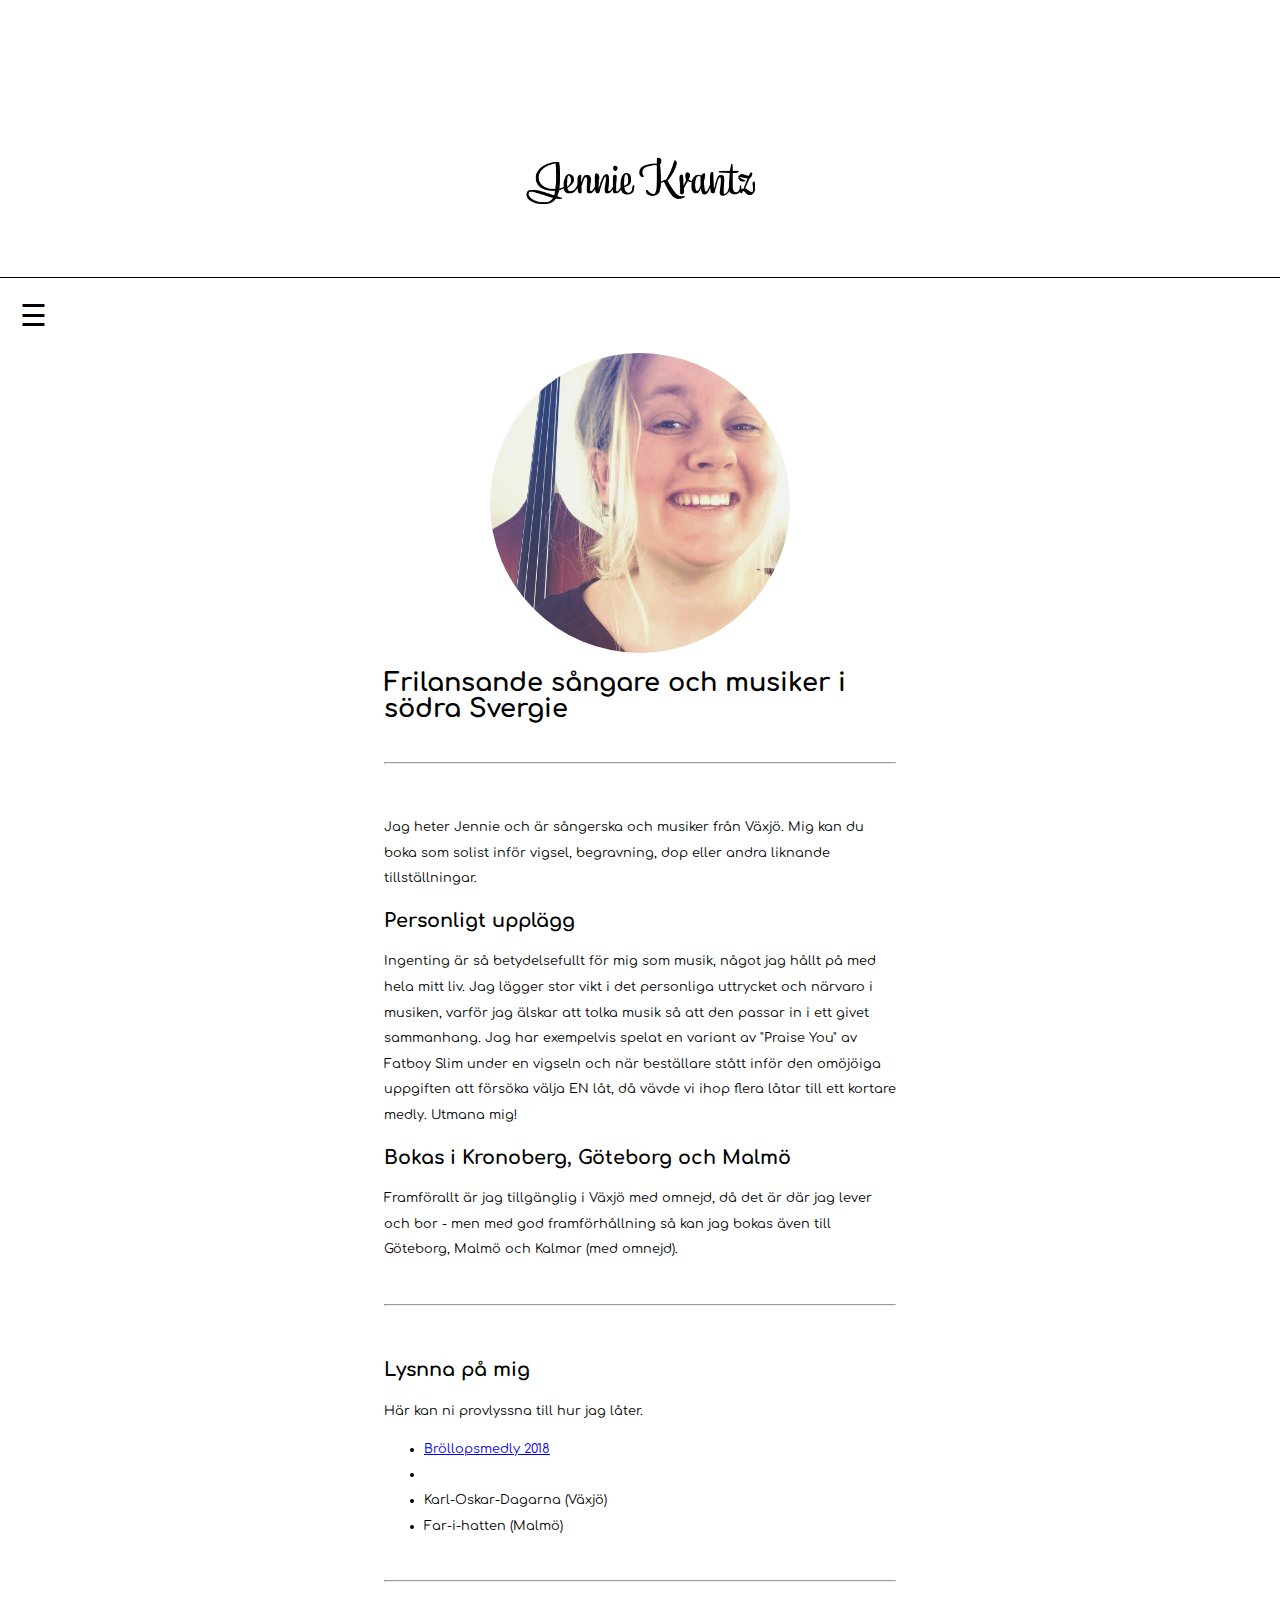
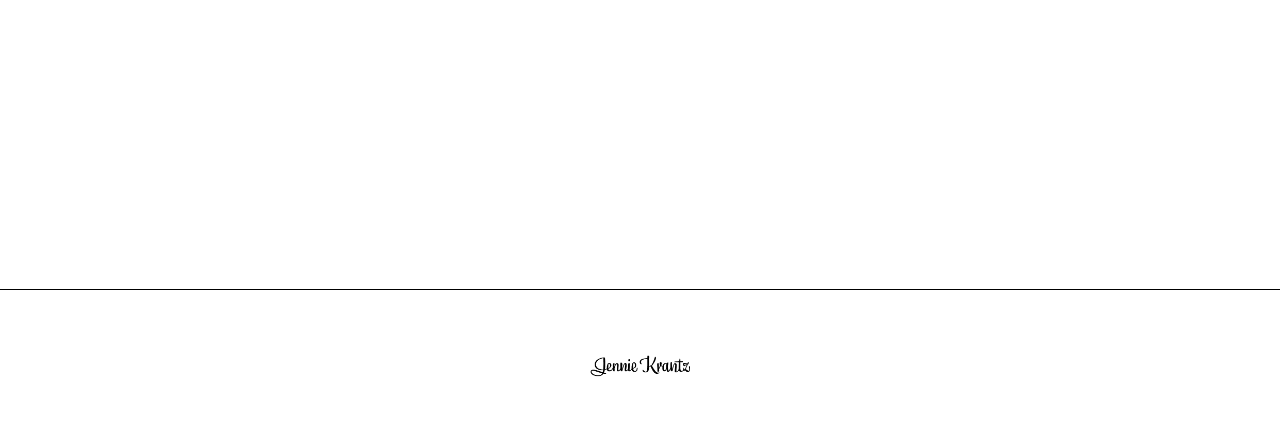
==== index.html @ e4c8dcf4 "hej" ====
<!DOCTYPE html>
<html>

<head>
<meta charset="UTF-8">
<meta name="viewport" content="width=device-width, initial-scale=1">
<link rel="stylesheet" href="style.css">
<link rel="icon" type="image/x-icon" href="/img/1x/SVG/logga.svg">
<link rel="stylesheet" href="https://use.typekit.net/lre8son.css">
<script type="text/javascript" src="script.js"></script>
</head>

<body>

<header id="index"> 

    <img src="/img/logga_1-8.png" width="300px" alt="">
          
</header>
    
    
<nav>
    

    <div id="myNav" class="overlay">

        <a href="javascript:void(0)" class="closebtn" onclick="closeNav()">&times;</a>

        <div class="overlay-content">
            <a href="kontakt.html">Kontakt</a>
            <a href="musik.html">Musik</a>
        </div>
        
        
    </div>
    
    <span style="font-size:30px;cursor:pointer" onclick="openNav()"> &#9776;</span>
    <div>
     <a href="/index.html"><img src="/img/loggavit.png" alt="" width="100px" class="centerImg"></a> 
    </div>
    <div>
      <a href="/boka.html"><img src="/img/1x/SVG/SVG/kontakt.svg" alt="" width="30px" class="centerImg"></a> 
    </div>
    
</nav>

<main>

</main>

<section id="omoss">

    <img src="/img/jennie1(1).jpg" width="300px"alt="" id="imgIndex">

    <div class="wrapper">
            <h1>Frilansande sångare och musiker i södra Svergie</h1>
        <hr>
            <p>Jag heter Jennie och är sångerska och musiker från Växjö. Mig kan du boka som solist inför vigsel, begravning, dop eller andra liknande tillställningar. </p>
            
            <h2>Personligt upplägg</h2>
            <p>Ingenting är så betydelsefullt för mig som musik, något jag hållt på med hela mitt liv. Jag lägger stor vikt i det personliga uttrycket och närvaro i musiken, varför jag älskar att tolka musik så att den passar in i ett givet sammanhang. Jag har exempelvis spelat en variant av "Praise You" av Fatboy Slim under en vigseln och när beställare stått inför den omöjöiga uppgiften att försöka välja EN låt, då vävde vi ihop flera låtar till ett kortare medly. Utmana mig! </p> 

            <h2>Bokas i Kronoberg, Göteborg och Malmö</h2>
            <p>Framförallt är jag tillgänglig i Växjö med omnejd, då det är där jag lever och bor - men med god framförhållning så kan jag bokas även till Göteborg, Malmö och Kalmar (med omnejd).</p>
        <hr>    
        <h2>Lysnna på mig </h2>
        <p>Här kan ni provlyssna till hur jag låter. </p>

        <ul>
            <li><a href="https://www.youtube.com/watch?v=9Ml8vkrBgeM">Bröllopsmedly 2018</a></li>
            <li><a href=""></a></li>
            <li>Karl-Oskar-Dagarna (Växjö)</li>
            <li>Far-i-hatten (Malmö) </li>
        </ul>   
        <hr>
    </div>
</section>


<footer>
    <a href="index.html"><img src="/img/logga_1-8.png" width="100px" class="footer" alt=""></a>
</footer>
     
</body>
</html>
---- style.css ----
@import url('https://fonts.googleapis.com/css2?family=Caveat:wght@700&family=Comfortaa:wght@300&family=Indie+Flower&display=swap');

html, body{
    gap: 0px;
    margin: 0;
    padding: 0;
}

body {
    background-color: #ffffff;
    color: #000000;
    display: grid;
    
    font-family: 'Comfortaa', cursive;

    animation: fadeInAnimation ease 3s;
    animation-iteration-count: 1;
    animation-fill-mode: forwards;

    grid-template-rows: auto;
    grid-template-columns: auto;
    grid-template-areas:
    "header"
    "nav"
    "main"
    ;
  }


  @keyframes fadeInAnimation {
    0% {
        opacity: 0;
    }
    100% {
        opacity: 1;
    }
}



.center {
    text-align: center;
}

header#index {
    margin: 5%;
}

header#schema {
  height: 90vh;
  background-image: url(/img/1x/SVG/SVG/headerigen.png);
  background-size: contain;
  background-repeat: no-repeat;
  background-position: center;
}

header img {
    margin-top: 10vh;
    display: block;
    width: 20%;
    margin-left: auto;
    margin-right: auto;
}



  /* ----------- OVERLAY NAV ------------ */

  nav {
      display: flex;
      flex-direction: row;
      justify-content:space-between;
      align-items: center;
      padding: 20px;
      border-top-style: solid;
      border-width: thin;
  }

  .overlay {
    height: 100%;
    width: 100%;
    display: none;
    position: fixed;
    z-index: 1;
    top: 0;
    left: 0;
    background-color: rgb(255, 255, 255);
    background-color: rgba(255, 255, 255, 0.993);
  }
  
  .overlay-content {
    position: relative;
    top: 15%;
    width: 100%;
    text-align: center;
    margin-top: 30px;
  }
  
  .overlay a {
    padding: 20px;
    text-decoration: none;
    font-size: 36px;
    color: #000000;
    display: block;
    transition: 0.3s;
    opacity: 50%;
  }
  
  .overlay a:hover, .overlay a:focus {
    color: #3e3e3e;
    opacity: 100%;
    transform: scale(1.2);
  }
  
  .overlay .closebtn {
    font-size: 40px;
  }

  @media screen and (max-height: 450px) {
    .overlay a {font-size: 1vw}
    .overlay .closebtn {
    font-size: 1vw;
    }

  }
  
/***********************************************/

/******************************************/
hr {margin-bottom: 10%;
    margin-top: 8%;
    color: #ffffff;}

  #links {display: flex;
    margin-top: 10%;
    margin-left: auto;
    margin-right: auto;
    flex-direction: row;
    width: 60%;
    justify-content: space-around;}

  #links img {-webkit-filter: drop-shadow(2px 2px 2px #222);
  filter: drop-shadow(2px 2px 2px #222);
  width: 100px;}

  #links img:hover {transform: scale(1.2);}

  #omoss .wrapper {color: #000000;
    margin-left: auto;
    margin-right: auto;
    width: 40%;
    font-variant: normal;
    font-size: 1vw;
    line-height: 2vw;}

    #imgIndex {
      display: block;
      margin-left: auto;
      margin-right: auto;
      border-radius: 100%;
    }
/******** KONTAKT.HTML ***********/

header#kontakt {
    padding-top: 10vh;
}

    #kontakt {color: #000000;
    margin-left: auto;
    margin-right: auto;
    width: 30%;
    font-variant: normal;
    font-size: 1vw;
    line-height: 2vw;}

/* FORMULÄR */

input[type=text], select, textarea {width: 80%;
    padding: 12px;
    border: 1px solid #ccc;
    border-radius: 4px;
    resize: vertical;}
  
  label {padding: 12px 12px 12px 0;
    display: inline-block;}
  
  input[type=submit] {background-color: #04AA6D;
    width: 100%;
    color: white;
    margin-top: 5%;
    margin-bottom: 5%;
    padding: 12px 20px;
    border: none;
    border-radius: 4px;
    cursor: pointer;
    float:right;}
  
  input[type=submit]:hover {background-color: #45a049;}
  
  .container {border-radius: 5px;
    padding: 40px;}
  
  .col-25 {
    float: left;
    width: 15%;
    margin-top: 6px;
  }
  
  .col-75 {float: left;
    width: 85%;
    margin-top: 6px;}
  
  /* Clear floats after the columns */
  .row:after {content: "";
    display: table;
    clear: both;}
  
  .button {font-family: 'Courier New', Courier, monospace; 
    font-variant: small-caps;
    border-radius: 4px;
    text-align: center;
    transition: all 0.5s;
    cursor: pointer;
    padding: 1vh;
    margin-bottom: 3%;
    width: 100%;
    font-size: 1.5rem;
    color: #000000;
    border: #000000;
    border-style: groove;
    background-color: #ffffff;}
  
  .button span {cursor: pointer;
    display: inline-block;
    position: relative;
    transition: 0.5s;}
  
  .button span:after {content: '\00bb';
    position: absolute;
    opacity: 0;
    top: 0;
    right: -20px;
    transition: 0.5s;}
  
  .button:hover span {padding-right: 25px;}
  
  .button:hover span:after {opacity: 1;
    right: 0;}


    /****** OM *************/

    #galleri img {
        width: 100%;
    }



    /* Responsive layout - when the screen is less than 600px wide, make the two columns stack on top of each other instead of next to each other */
    @media screen and (max-width: 800px) {

      h1, h2 {
        font-family: 'Caveat', cursive;
        font-size: 10vw;
        line-height: 10vw;
      }

            header#schema {
              height: 50vh;
              background-image: url(/img/1x/SVG/SVG/headerigen.png);
              background-size: 50vh;
              background-repeat: no-repeat;
            }

        header#kontakt  {
            padding: 5%;
        }

        header img {margin-top: 5%;
            width: 80%;}
      
        #omoss .wrapper, #kontakt {width: 80%;
            font-size: 1rem;
            line-height: 2rem;}

        #links { padding: 10%;
        margin-top: 10%;
        width: 80%;
    align-items: center;}

        #links img {width: 70px;}

          .button {padding: 1vh;
            margin-bottom: 3%;
              width: 100%;
              font-size: 1.5rem;
              color: #000000;
              border: #000000;
              border-style: groove;
              background-color: #ffffff;}
    }


footer {
    border-top-style: solid;
      border-width: thin;
    margin-top: 20%;
    padding: 5%;
}

.footer {
    display: block;
    margin-left: auto;
    margin-right: auto;
}
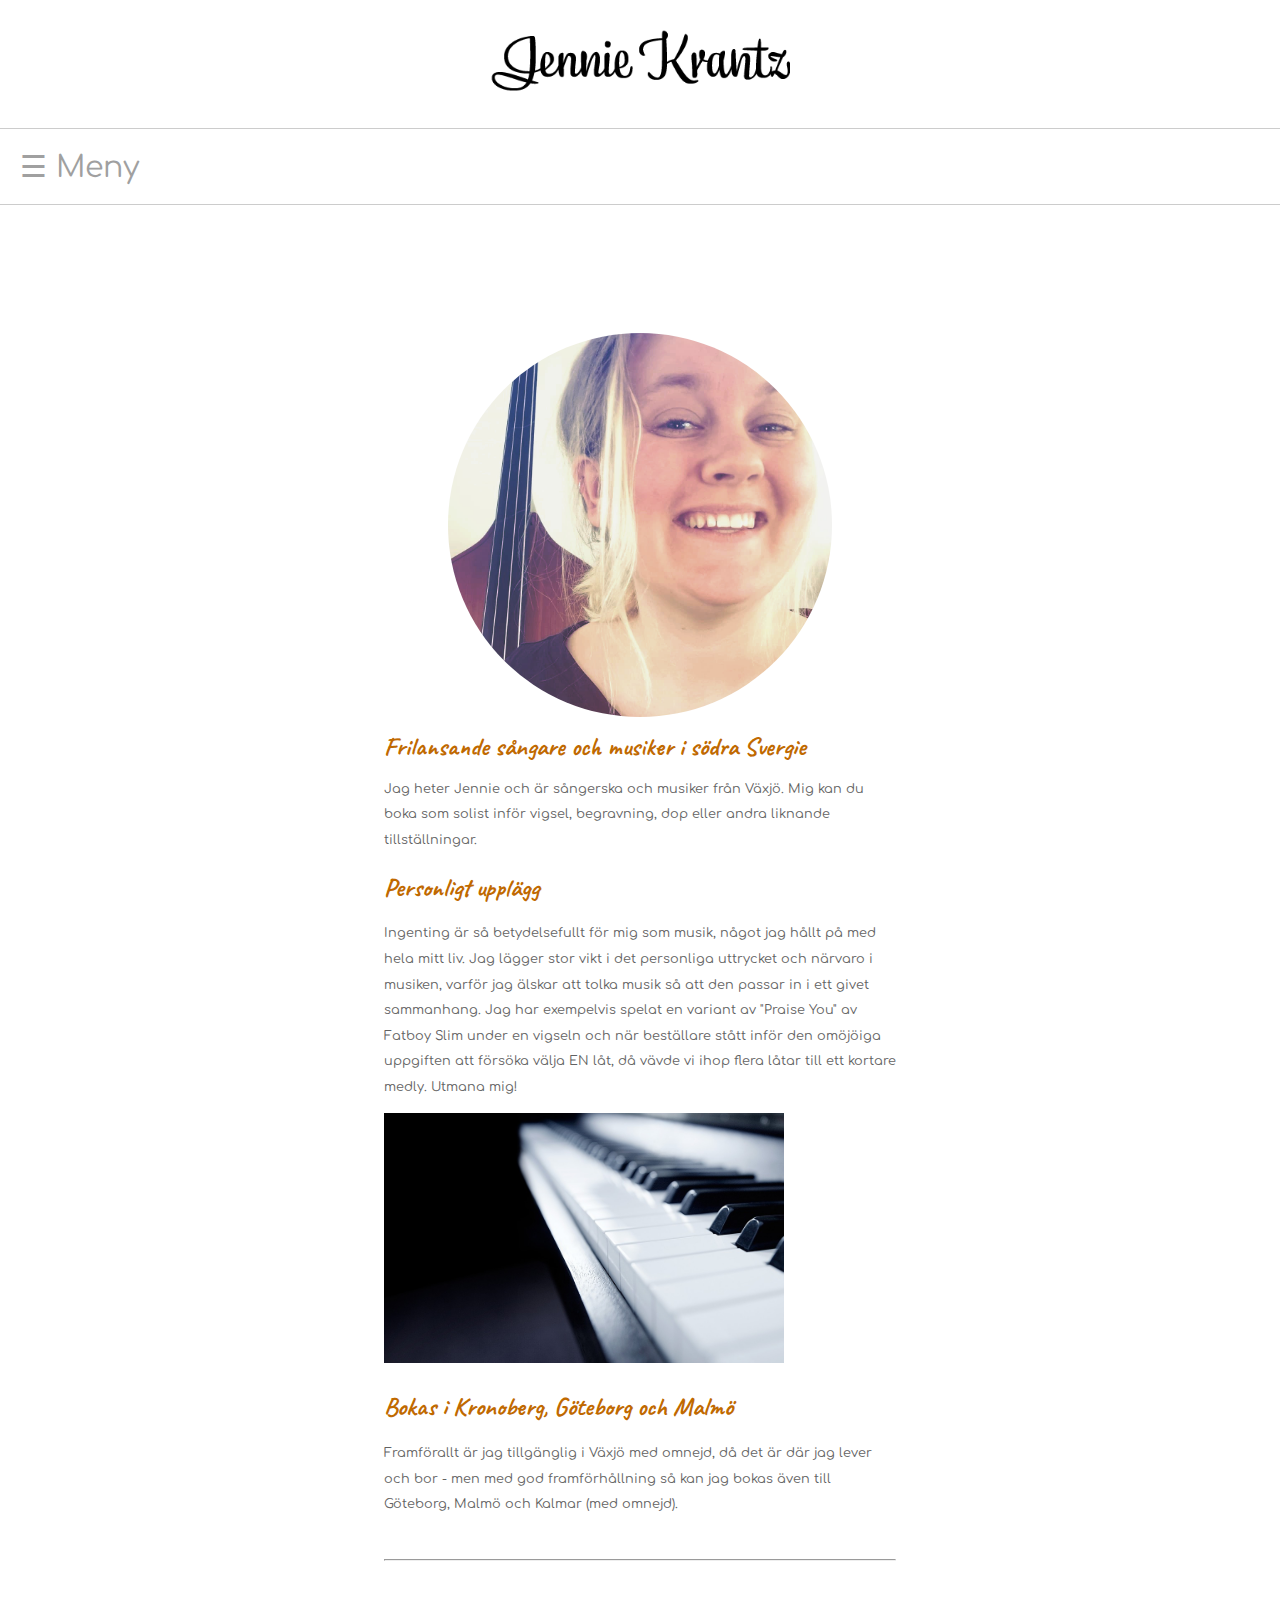
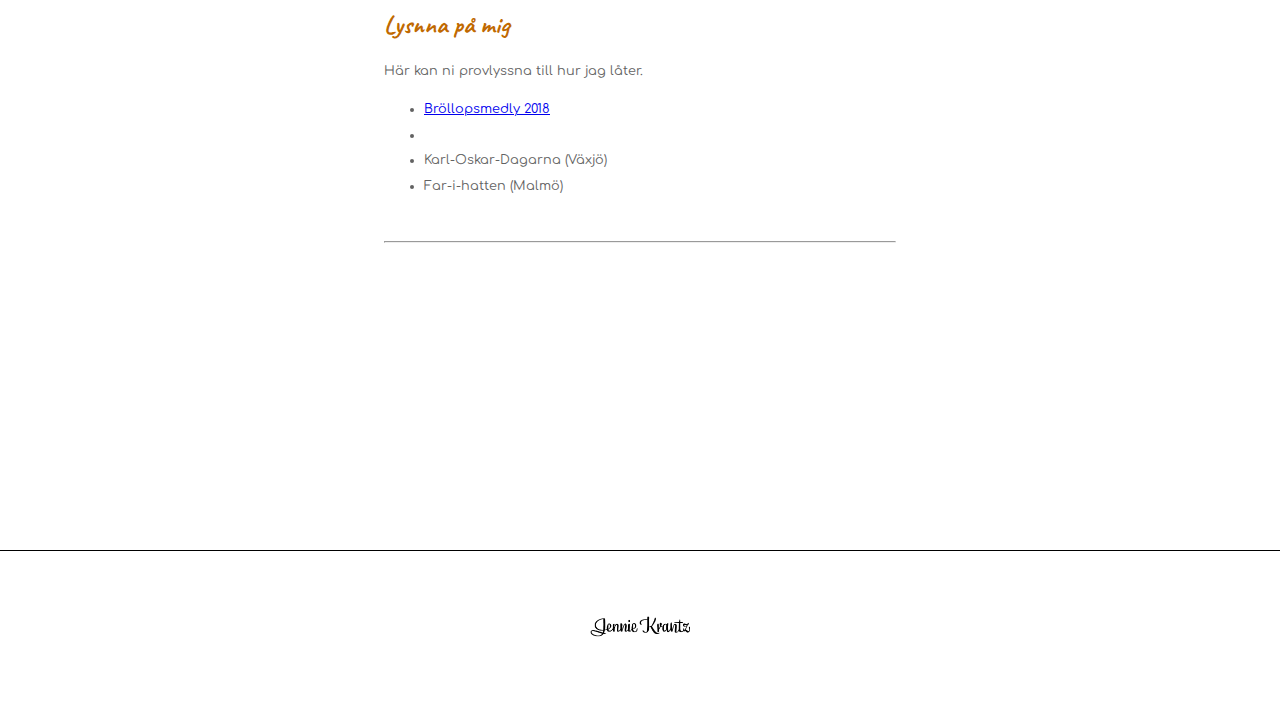
==== commit 84b1ec43: "hej" ====
--- a/index.html
+++ b/index.html
@@ -34,7 +34,7 @@
         
     </div>
     
-    <span style="font-size:30px;cursor:pointer" onclick="openNav()"> &#9776;</span>
+    <span style="font-size:30px;cursor:pointer" onclick="openNav()"> &#9776; Meny</span>
     <div>
      <a href="/index.html"><img src="/img/loggavit.png" alt="" width="100px" class="centerImg"></a> 
     </div>
@@ -54,11 +54,13 @@
 
     <div class="wrapper">
             <h1>Frilansande sångare och musiker i södra Svergie</h1>
-        <hr>
+
             <p>Jag heter Jennie och är sångerska och musiker från Växjö. Mig kan du boka som solist inför vigsel, begravning, dop eller andra liknande tillställningar. </p>
-            
-            <h2>Personligt upplägg</h2>
-            <p>Ingenting är så betydelsefullt för mig som musik, något jag hållt på med hela mitt liv. Jag lägger stor vikt i det personliga uttrycket och närvaro i musiken, varför jag älskar att tolka musik så att den passar in i ett givet sammanhang. Jag har exempelvis spelat en variant av "Praise You" av Fatboy Slim under en vigseln och när beställare stått inför den omöjöiga uppgiften att försöka välja EN låt, då vävde vi ihop flera låtar till ett kortare medly. Utmana mig! </p> 
+
+        <h2>Personligt upplägg</h2>
+        <p>Ingenting är så betydelsefullt för mig som musik, något jag hållt på med hela mitt liv. Jag lägger stor vikt i det personliga uttrycket och närvaro i musiken, varför jag älskar att tolka musik så att den passar in i ett givet sammanhang. Jag har exempelvis spelat en variant av "Praise You" av Fatboy Slim under en vigseln och när beställare stått inför den omöjöiga uppgiften att försöka välja EN låt, då vävde vi ihop flera låtar till ett kortare medly. Utmana mig! </p> 
+
+            <img src="/img/piano.jpg" width="400px" alt="" id="piano">
 
             <h2>Bokas i Kronoberg, Göteborg och Malmö</h2>
             <p>Framförallt är jag tillgänglig i Växjö med omnejd, då det är där jag lever och bor - men med god framförhållning så kan jag bokas även till Göteborg, Malmö och Kalmar (med omnejd).</p>
--- a/style.css
+++ b/style.css
@@ -36,14 +36,11 @@
     }
 }
 
-
-
-.center {
-    text-align: center;
-}
-
-header#index {
-    margin: 5%;
+h1, h2 {
+  font-family: 'Caveat', cursive;
+  font-size: 2vw;
+  line-height: 2vw;
+  color: #c06900;
 }
 
 header#schema {
@@ -55,11 +52,18 @@
 }
 
 header img {
-    margin-top: 10vh;
+  margin: 2%;
     display: block;
-    width: 20%;
-    margin-left: auto;
-    margin-right: auto;
+    margin-left: auto;
+    margin-right: auto;
+}
+
+#imgIndex {
+  display: block;
+  margin-left: auto;
+  margin-right: auto;
+  border-radius: 100%;
+  width: 30%;
 }
 
 
@@ -68,12 +72,16 @@
 
   nav {
       display: flex;
+      color: #a0a0a0;
       flex-direction: row;
       justify-content:space-between;
       align-items: center;
       padding: 20px;
+      margin-bottom: 10%;
       border-top-style: solid;
+      border-bottom-style: solid;
       border-width: thin;
+      border-color: #ccc;
   }
 
   .overlay {
@@ -109,7 +117,6 @@
   .overlay a:hover, .overlay a:focus {
     color: #3e3e3e;
     opacity: 100%;
-    transform: scale(1.2);
   }
   
   .overlay .closebtn {
@@ -129,7 +136,7 @@
 /******************************************/
 hr {margin-bottom: 10%;
     margin-top: 8%;
-    color: #ffffff;}
+    color: #e3e3e3;}
 
   #links {display: flex;
     margin-top: 10%;
@@ -145,7 +152,7 @@
 
   #links img:hover {transform: scale(1.2);}
 
-  #omoss .wrapper {color: #000000;
+  #omoss .wrapper {color: #626262;
     margin-left: auto;
     margin-right: auto;
     width: 40%;
@@ -298,6 +305,17 @@
               border: #000000;
               border-style: groove;
               background-color: #ffffff;}
+
+      #piano {
+        width: 100%;
+      }
+      #imgIndex {
+        display: block;
+        margin-left: auto;
+        margin-right: auto;
+        border-radius: 100%;
+        width: 80%;
+      }
     }
 
 
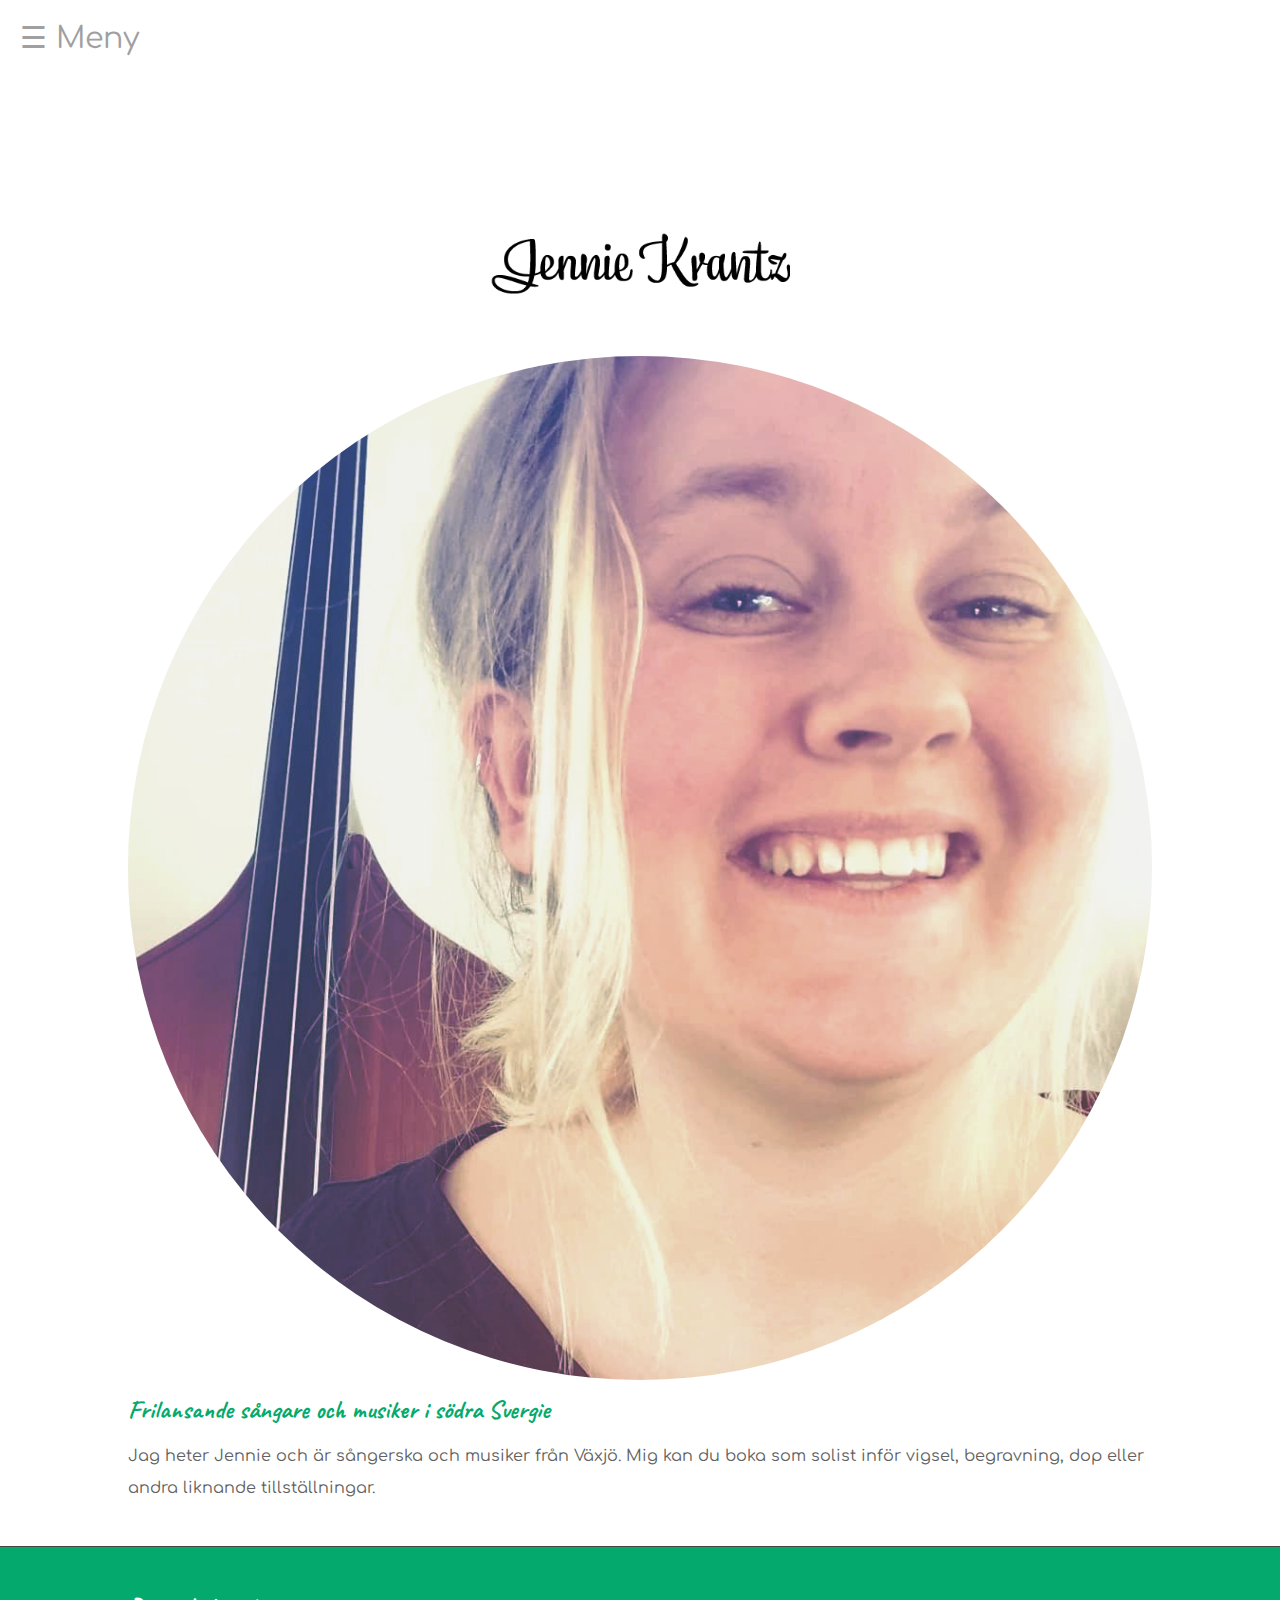
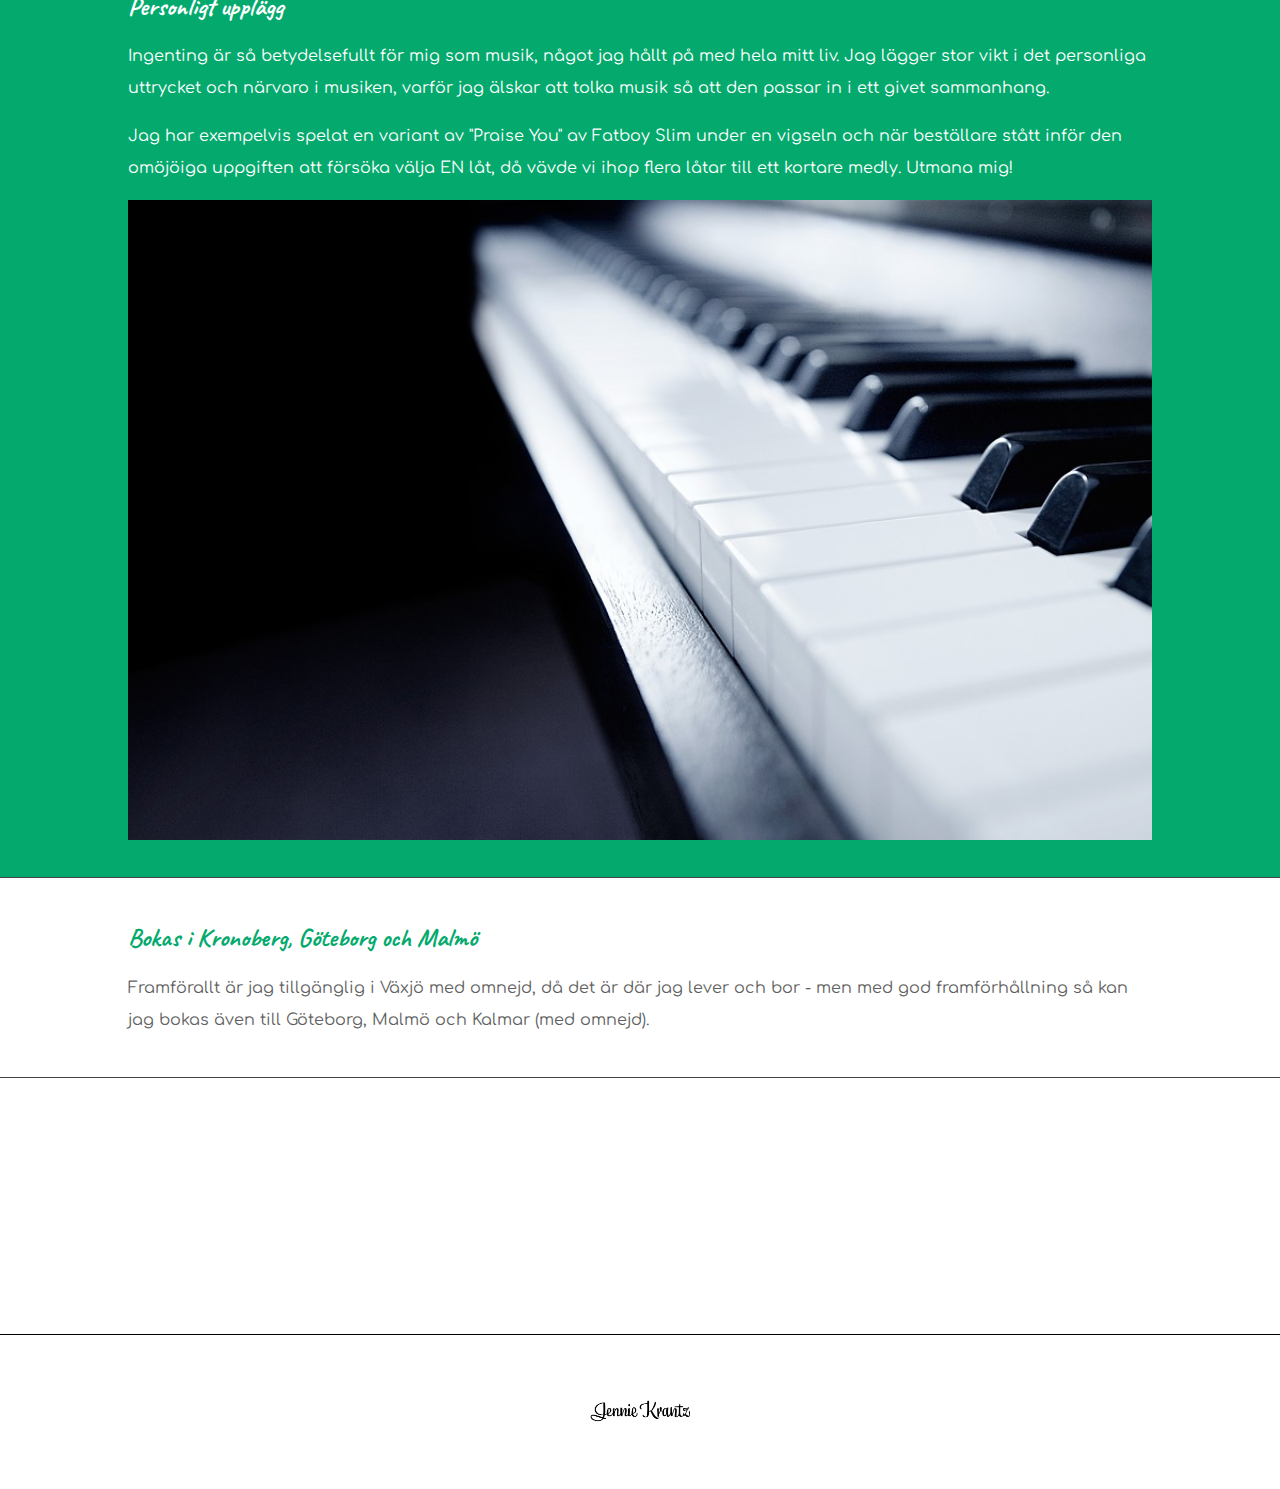
==== commit b771fb1b: "hej" ====
--- a/index.html
+++ b/index.html
@@ -12,11 +12,7 @@
 
 <body>
 
-<header id="index"> 
 
-    <img src="/img/logga_1-8.png" width="300px" alt="">
-          
-</header>
     
     
 <nav>
@@ -43,40 +39,43 @@
     </div>
     
 </nav>
+<header id="index"> 
+
+    <img src="/img/logga_1-8.png" width="300px" alt="">
+          
+</header>
 
 <main>
+    <section class="section1index">
+        <img src="/img/jennie1(1).jpg" width="300px"alt="" id="imgIndex">
+    
+        <div class="wrapper">
+                <h1 class="green">Frilansande sångare och musiker i södra Svergie</h1>
+    
+                <p>Jag heter Jennie och är sångerska och musiker från Växjö. Mig kan du boka som solist inför vigsel, begravning, dop eller andra liknande tillställningar. </p>
+        </div>
+    </section>
 
+    <section class="section2index">
+        <div class="wrapper">
+            <h2>Personligt upplägg</h2>
+            <p>Ingenting är så betydelsefullt för mig som musik, något jag hållt på med hela mitt liv. Jag lägger stor vikt i det personliga uttrycket och närvaro i musiken, varför jag älskar att tolka musik så att den passar in i ett givet sammanhang. </p>
+                
+                <p> Jag har exempelvis spelat en variant av "Praise You" av Fatboy Slim under en vigseln och när beställare stått inför den omöjöiga uppgiften att försöka välja EN låt, då vävde vi ihop flera låtar till ett kortare medly. Utmana mig! </p> 
+    
+            <img src="/img/piano.jpg" width="400px" alt="" id="piano">
+        </div>
+    </section>
+    
+    <section class="section1index">
+        <div class="wrapper">
+            <h2 class="green">Bokas i Kronoberg, Göteborg och Malmö</h2>
+            <p>Framförallt är jag tillgänglig i Växjö med omnejd, då det är där jag lever och bor - men med god framförhållning så kan jag bokas även till Göteborg, Malmö och Kalmar (med omnejd).</p>
+        </div>
+    </section>
 </main>
 
-<section id="omoss">
 
-    <img src="/img/jennie1(1).jpg" width="300px"alt="" id="imgIndex">
-
-    <div class="wrapper">
-            <h1>Frilansande sångare och musiker i södra Svergie</h1>
-
-            <p>Jag heter Jennie och är sångerska och musiker från Växjö. Mig kan du boka som solist inför vigsel, begravning, dop eller andra liknande tillställningar. </p>
-
-        <h2>Personligt upplägg</h2>
-        <p>Ingenting är så betydelsefullt för mig som musik, något jag hållt på med hela mitt liv. Jag lägger stor vikt i det personliga uttrycket och närvaro i musiken, varför jag älskar att tolka musik så att den passar in i ett givet sammanhang. Jag har exempelvis spelat en variant av "Praise You" av Fatboy Slim under en vigseln och när beställare stått inför den omöjöiga uppgiften att försöka välja EN låt, då vävde vi ihop flera låtar till ett kortare medly. Utmana mig! </p> 
-
-            <img src="/img/piano.jpg" width="400px" alt="" id="piano">
-
-            <h2>Bokas i Kronoberg, Göteborg och Malmö</h2>
-            <p>Framförallt är jag tillgänglig i Växjö med omnejd, då det är där jag lever och bor - men med god framförhållning så kan jag bokas även till Göteborg, Malmö och Kalmar (med omnejd).</p>
-        <hr>    
-        <h2>Lysnna på mig </h2>
-        <p>Här kan ni provlyssna till hur jag låter. </p>
-
-        <ul>
-            <li><a href="https://www.youtube.com/watch?v=9Ml8vkrBgeM">Bröllopsmedly 2018</a></li>
-            <li><a href=""></a></li>
-            <li>Karl-Oskar-Dagarna (Växjö)</li>
-            <li>Far-i-hatten (Malmö) </li>
-        </ul>   
-        <hr>
-    </div>
-</section>
 
 
 <footer>
--- a/style.css
+++ b/style.css
@@ -1,48 +1,57 @@
+/********* GRUNDLÄGGANDE *************/
+
 @import url('https://fonts.googleapis.com/css2?family=Caveat:wght@700&family=Comfortaa:wght@300&family=Indie+Flower&display=swap');
 
-html, body{
-    gap: 0px;
-    margin: 0;
-    padding: 0;
-}
-
+html,
 body {
-    background-color: #ffffff;
-    color: #000000;
-    display: grid;
-    
-    font-family: 'Comfortaa', cursive;
-
-    animation: fadeInAnimation ease 3s;
-    animation-iteration-count: 1;
-    animation-fill-mode: forwards;
-
-    grid-template-rows: auto;
-    grid-template-columns: auto;
-    grid-template-areas:
+  gap: 0px;
+  margin: 0;
+  padding: 0;
+}
+
+body {
+  background-color: #ffffff;
+  color: #000000;
+  display: grid;
+
+  font-family: 'Comfortaa', cursive;
+
+  animation: fadeInAnimation ease 3s;
+  animation-iteration-count: 1;
+  animation-fill-mode: forwards;
+
+  grid-template-rows: auto;
+  grid-template-columns: auto;
+  grid-template-areas:
     "header"
     "nav"
     "main"
-    ;
-  }
-
-
-  @keyframes fadeInAnimation {
-    0% {
-        opacity: 0;
-    }
-    100% {
-        opacity: 1;
-    }
-}
-
-h1, h2 {
+  ;
+}
+
+
+@keyframes fadeInAnimation {
+  0% {
+    opacity: 0;
+  }
+
+  100% {
+    opacity: 1;
+  }
+}
+
+h1,
+h2 {
   font-family: 'Caveat', cursive;
   font-size: 2vw;
   line-height: 2vw;
-  color: #c06900;
-}
-
+}
+
+.green {
+  color: #04AA6D;
+}
+
+/****** HEADERS******/
 header#schema {
   height: 90vh;
   background-image: url(/img/1x/SVG/SVG/headerigen.png);
@@ -53,9 +62,9 @@
 
 header img {
   margin: 2%;
-    display: block;
-    margin-left: auto;
-    margin-right: auto;
+  display: block;
+  margin-left: auto;
+  margin-right: auto;
 }
 
 #imgIndex {
@@ -68,166 +77,273 @@
 
 
 
-  /* ----------- OVERLAY NAV ------------ */
-
-  nav {
-      display: flex;
-      color: #a0a0a0;
-      flex-direction: row;
-      justify-content:space-between;
-      align-items: center;
-      padding: 20px;
-      margin-bottom: 10%;
-      border-top-style: solid;
-      border-bottom-style: solid;
-      border-width: thin;
-      border-color: #ccc;
-  }
-
-  .overlay {
-    height: 100%;
-    width: 100%;
-    display: none;
-    position: fixed;
-    z-index: 1;
-    top: 0;
-    left: 0;
-    background-color: rgb(255, 255, 255);
-    background-color: rgba(255, 255, 255, 0.993);
-  }
-  
-  .overlay-content {
-    position: relative;
-    top: 15%;
-    width: 100%;
-    text-align: center;
-    margin-top: 30px;
-  }
-  
+/* ----------- OVERLAY NAV ------------ */
+
+nav {
+  display: flex;
+  color: #a0a0a0;
+  flex-direction: row;
+  justify-content: space-between;
+  align-items: center;
+  padding: 20px;
+  margin-bottom: 10%;
+}
+
+.overlay {
+  height: 100%;
+  width: 100%;
+  display: none;
+  position: fixed;
+  z-index: 1;
+  top: 0;
+  left: 0;
+  background-color: rgb(255, 255, 255);
+  background-color: rgba(255, 255, 255, 0.993);
+}
+
+.overlay-content {
+  position: relative;
+  top: 15%;
+  width: 100%;
+  text-align: center;
+  margin-top: 30px;
+}
+
+.overlay a {
+  padding: 20px;
+  text-decoration: none;
+  font-size: 36px;
+  color: #000000;
+  display: block;
+  transition: 0.3s;
+  opacity: 50%;
+}
+
+.overlay a:hover,
+.overlay a:focus {
+  color: #3e3e3e;
+  opacity: 100%;
+}
+
+.overlay .closebtn {
+  font-size: 40px;
+}
+
+@media screen and (max-height: 450px) {
   .overlay a {
-    padding: 20px;
-    text-decoration: none;
-    font-size: 36px;
-    color: #000000;
-    display: block;
-    transition: 0.3s;
-    opacity: 50%;
-  }
-  
-  .overlay a:hover, .overlay a:focus {
-    color: #3e3e3e;
-    opacity: 100%;
-  }
-  
+    font-size: 1vw
+  }
+
   .overlay .closebtn {
-    font-size: 40px;
-  }
-
-  @media screen and (max-height: 450px) {
-    .overlay a {font-size: 1vw}
-    .overlay .closebtn {
     font-size: 1vw;
-    }
-
-  }
-  
+  }
+
+}
+
 /***********************************************/
 
 /******************************************/
-hr {margin-bottom: 10%;
-    margin-top: 8%;
-    color: #e3e3e3;}
-
-  #links {display: flex;
+hr {
+  margin-bottom: 10%;
+  margin-top: 8%;
+  color: #e3e3e3;
+}
+
+#links {
+  display: flex;
+  margin-top: 10%;
+  margin-left: auto;
+  margin-right: auto;
+  flex-direction: row;
+  width: 60%;
+  justify-content: space-around;
+}
+
+#links img {
+  -webkit-filter: drop-shadow(2px 2px 2px #222);
+  filter: drop-shadow(2px 2px 2px #222);
+  width: 100px;
+}
+
+#links img:hover {
+  transform: scale(1.2);
+}
+
+
+
+#imgIndex {
+  display: block;
+  margin-left: auto;
+  margin-right: auto;
+  border-radius: 100%;
+}
+
+/******** KONTAKT.HTML ***********/
+
+header#kontakt {
+  padding-top: 10vh;
+}
+
+#kontakt {
+  color: #000000;
+  margin-left: auto;
+  margin-right: auto;
+  width: 30%;
+  font-variant: normal;
+  font-size: 1vw;
+  line-height: 2vw;
+}
+
+/* FORMULÄR */
+
+input[type=text],
+select,
+textarea {
+  width: 80%;
+  padding: 12px;
+  border: 1px solid #ccc;
+  border-radius: 4px;
+  resize: vertical;
+}
+
+label {
+  padding: 12px 12px 12px 0;
+  display: inline-block;
+}
+
+input[type=submit] {
+  background-color: #04AA6D;
+  width: 100%;
+  color: white;
+  margin-top: 5%;
+  margin-bottom: 5%;
+  padding: 12px 20px;
+  border: none;
+  border-radius: 4px;
+  cursor: pointer;
+  float: right;
+}
+
+input[type=submit]:hover {
+  background-color: #45a049;
+}
+
+.container {
+  border-radius: 5px;
+  padding: 40px;
+}
+
+.col-25 {
+  float: left;
+  width: 15%;
+  margin-top: 6px;
+}
+
+.col-75 {
+  float: left;
+  width: 85%;
+  margin-top: 6px;
+}
+
+/* Clear floats after the columns */
+.row:after {
+  content: "";
+  display: table;
+  clear: both;
+}
+
+.button {
+  font-family: 'Courier New', Courier, monospace;
+  font-variant: small-caps;
+  border-radius: 4px;
+  text-align: center;
+  transition: all 0.5s;
+  cursor: pointer;
+  padding: 1vh;
+  margin-bottom: 3%;
+  width: 100%;
+  font-size: 1.5rem;
+  color: #000000;
+  border: #000000;
+  border-style: groove;
+  background-color: #ffffff;
+}
+
+.button span {
+  cursor: pointer;
+  display: inline-block;
+  position: relative;
+  transition: 0.5s;
+}
+
+.button span:after {
+  content: '\00bb';
+  position: absolute;
+  opacity: 0;
+  top: 0;
+  right: -20px;
+  transition: 0.5s;
+}
+
+.button:hover span {
+  padding-right: 25px;
+}
+
+.button:hover span:after {
+  opacity: 1;
+  right: 0;
+}
+
+
+/****** OM *************/
+
+#galleri img {
+  width: 100%;
+}
+
+
+
+/* Responsive layout - when the screen is less than 600px wide, make the two columns stack on top of each other instead of next to each other */
+@media screen and (max-width: 800px) {
+
+  h1,
+  h2 {
+    font-family: 'Caveat', cursive;
+    font-size: 10vw;
+    line-height: 10vw;
+  }
+
+  header#schema {
+    height: 50vh;
+    background-image: url(/img/1x/SVG/SVG/headerigen.png);
+    background-size: 50vh;
+    background-repeat: no-repeat;
+  }
+
+  header#kontakt {
+    padding: 5%;
+  }
+
+  header img {
+    margin-top: 5%;
+    width: 80%;
+  }
+
+
+  }
+
+  #links {
+    padding: 10%;
     margin-top: 10%;
-    margin-left: auto;
-    margin-right: auto;
-    flex-direction: row;
-    width: 60%;
-    justify-content: space-around;}
-
-  #links img {-webkit-filter: drop-shadow(2px 2px 2px #222);
-  filter: drop-shadow(2px 2px 2px #222);
-  width: 100px;}
-
-  #links img:hover {transform: scale(1.2);}
-
-  #omoss .wrapper {color: #626262;
-    margin-left: auto;
-    margin-right: auto;
-    width: 40%;
-    font-variant: normal;
-    font-size: 1vw;
-    line-height: 2vw;}
-
-    #imgIndex {
-      display: block;
-      margin-left: auto;
-      margin-right: auto;
-      border-radius: 100%;
-    }
-/******** KONTAKT.HTML ***********/
-
-header#kontakt {
-    padding-top: 10vh;
-}
-
-    #kontakt {color: #000000;
-    margin-left: auto;
-    margin-right: auto;
-    width: 30%;
-    font-variant: normal;
-    font-size: 1vw;
-    line-height: 2vw;}
-
-/* FORMULÄR */
-
-input[type=text], select, textarea {width: 80%;
-    padding: 12px;
-    border: 1px solid #ccc;
-    border-radius: 4px;
-    resize: vertical;}
-  
-  label {padding: 12px 12px 12px 0;
-    display: inline-block;}
-  
-  input[type=submit] {background-color: #04AA6D;
-    width: 100%;
-    color: white;
-    margin-top: 5%;
-    margin-bottom: 5%;
-    padding: 12px 20px;
-    border: none;
-    border-radius: 4px;
-    cursor: pointer;
-    float:right;}
-  
-  input[type=submit]:hover {background-color: #45a049;}
-  
-  .container {border-radius: 5px;
-    padding: 40px;}
-  
-  .col-25 {
-    float: left;
-    width: 15%;
-    margin-top: 6px;
-  }
-  
-  .col-75 {float: left;
-    width: 85%;
-    margin-top: 6px;}
-  
-  /* Clear floats after the columns */
-  .row:after {content: "";
-    display: table;
-    clear: both;}
-  
-  .button {font-family: 'Courier New', Courier, monospace; 
-    font-variant: small-caps;
-    border-radius: 4px;
-    text-align: center;
-    transition: all 0.5s;
-    cursor: pointer;
+    width: 80%;
+    align-items: center;
+  }
+
+  #links img {
+    width: 70px;
+  }
+
+  .button {
     padding: 1vh;
     margin-bottom: 3%;
     width: 100%;
@@ -235,99 +351,64 @@
     color: #000000;
     border: #000000;
     border-style: groove;
-    background-color: #ffffff;}
-  
-  .button span {cursor: pointer;
-    display: inline-block;
-    position: relative;
-    transition: 0.5s;}
-  
-  .button span:after {content: '\00bb';
-    position: absolute;
-    opacity: 0;
-    top: 0;
-    right: -20px;
-    transition: 0.5s;}
-  
-  .button:hover span {padding-right: 25px;}
-  
-  .button:hover span:after {opacity: 1;
-    right: 0;}
-
-
-    /****** OM *************/
-
-    #galleri img {
-        width: 100%;
-    }
-
-
-
-    /* Responsive layout - when the screen is less than 600px wide, make the two columns stack on top of each other instead of next to each other */
-    @media screen and (max-width: 800px) {
-
-      h1, h2 {
-        font-family: 'Caveat', cursive;
-        font-size: 10vw;
-        line-height: 10vw;
-      }
-
-            header#schema {
-              height: 50vh;
-              background-image: url(/img/1x/SVG/SVG/headerigen.png);
-              background-size: 50vh;
-              background-repeat: no-repeat;
-            }
-
-        header#kontakt  {
-            padding: 5%;
-        }
-
-        header img {margin-top: 5%;
-            width: 80%;}
-      
-        #omoss .wrapper, #kontakt {width: 80%;
-            font-size: 1rem;
-            line-height: 2rem;}
-
-        #links { padding: 10%;
-        margin-top: 10%;
-        width: 80%;
-    align-items: center;}
-
-        #links img {width: 70px;}
-
-          .button {padding: 1vh;
-            margin-bottom: 3%;
-              width: 100%;
-              font-size: 1.5rem;
-              color: #000000;
-              border: #000000;
-              border-style: groove;
-              background-color: #ffffff;}
-
-      #piano {
-        width: 100%;
-      }
-      #imgIndex {
-        display: block;
-        margin-left: auto;
-        margin-right: auto;
-        border-radius: 100%;
-        width: 80%;
-      }
-    }
-
-
-footer {
-    border-top-style: solid;
-      border-width: thin;
-    margin-top: 20%;
-    padding: 5%;
-}
-
-.footer {
+    background-color: #ffffff;
+  }
+
+  #piano {
+    width: 100%;
+  }
+
+  #imgIndex {
     display: block;
     margin-left: auto;
     margin-right: auto;
-}
+    border-radius: 100%;
+    width: 80%;
+  }
+
+
+footer {
+  border-top-style: solid;
+  border-width: thin;
+  margin-top: 20%;
+  padding: 5%;
+}
+
+.footer {
+  display: block;
+  margin-left: auto;
+  margin-right: auto;
+}
+
+
+.section1index{
+  padding-top: 2%;
+  padding-bottom: 2%;
+  color: rgb(97, 97, 97);
+  border-bottom-style: solid;
+  border-width: 1px;
+  border-color: rgb(70, 70, 70);
+}
+
+.section2index h1, h2{
+  color: rgb(255, 255, 255);
+}
+
+.section2index{
+  padding-top: 2%;
+  padding-bottom: 2%;
+  background-color: #04AA6D;
+  color: rgb(255, 255, 255);
+  border-bottom-style: solid;
+  border-width: 1px;
+  border-color: rgb(70, 70, 70);
+}
+
+.wrapper {
+  margin-left: auto;
+  margin-right: auto;
+  width: 80%;
+  font-variant: normal;
+  font-size: 1rem;
+  line-height: 2rem;
+}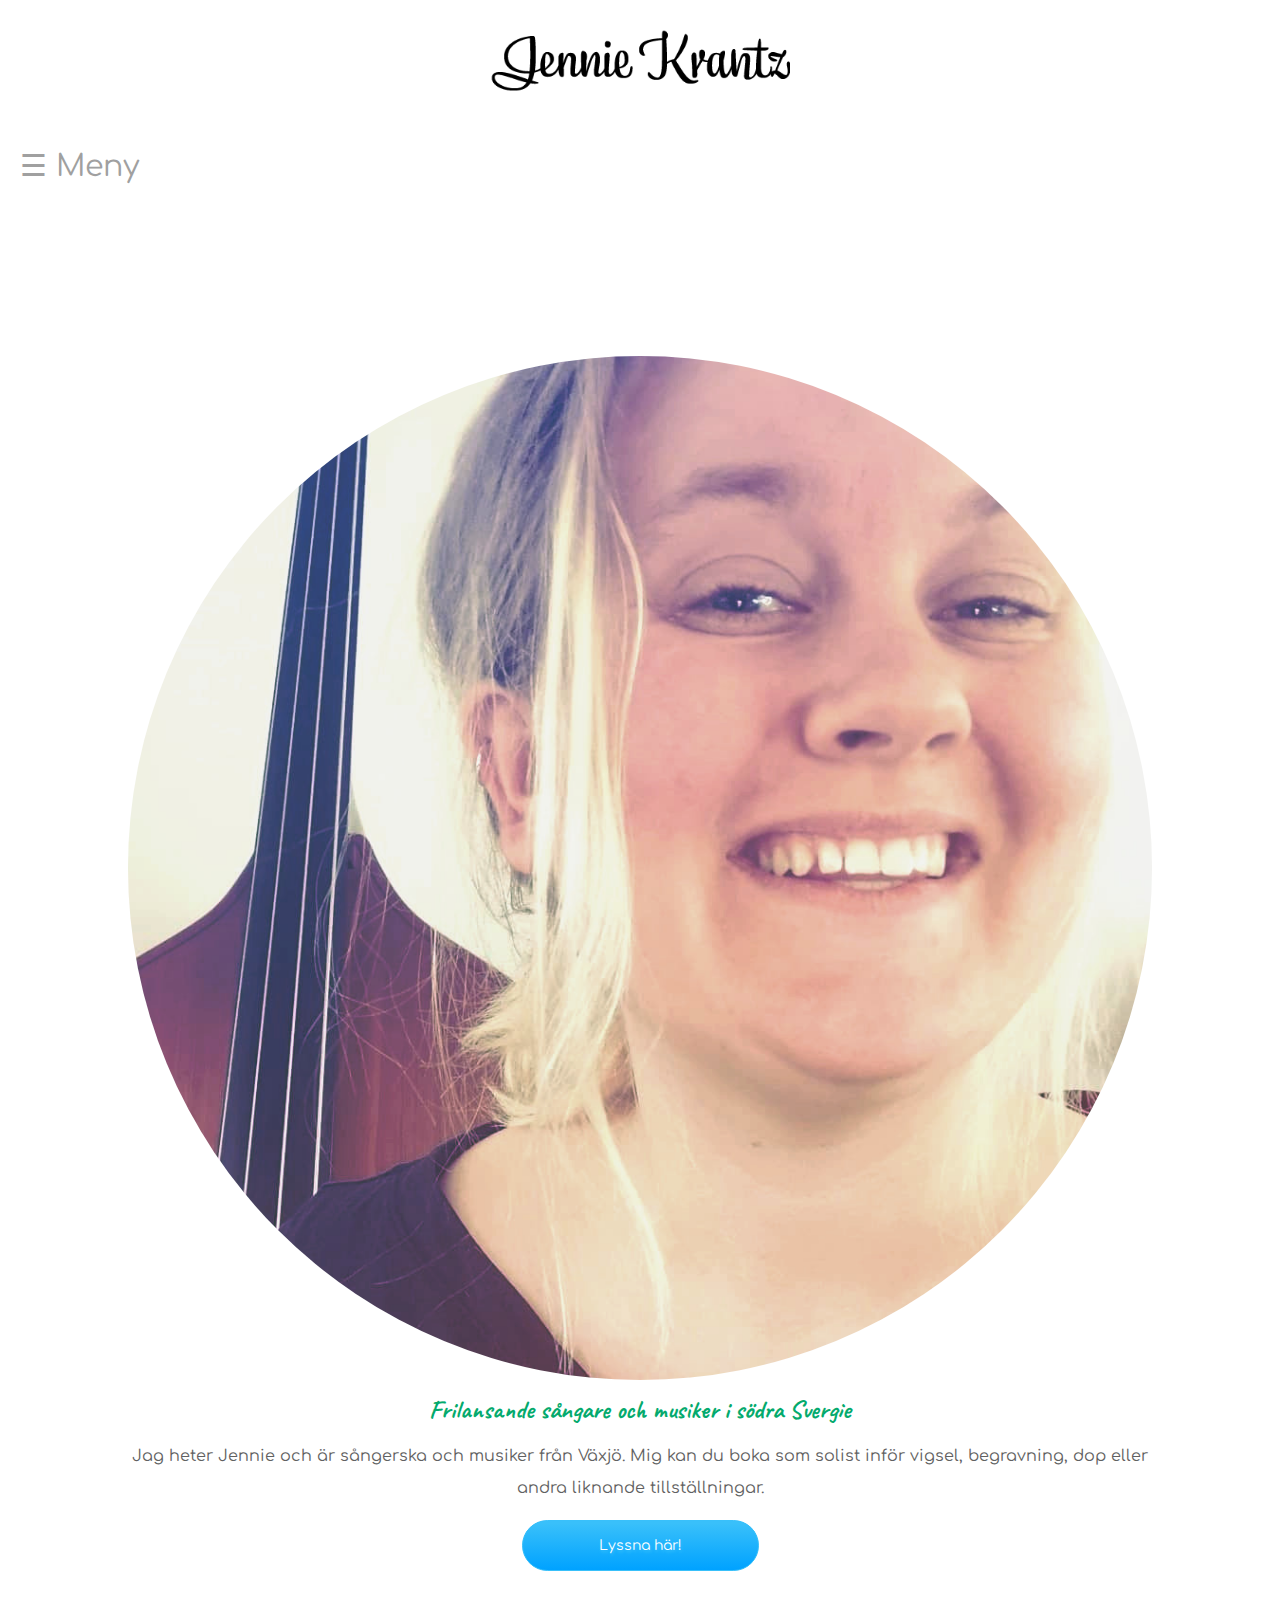
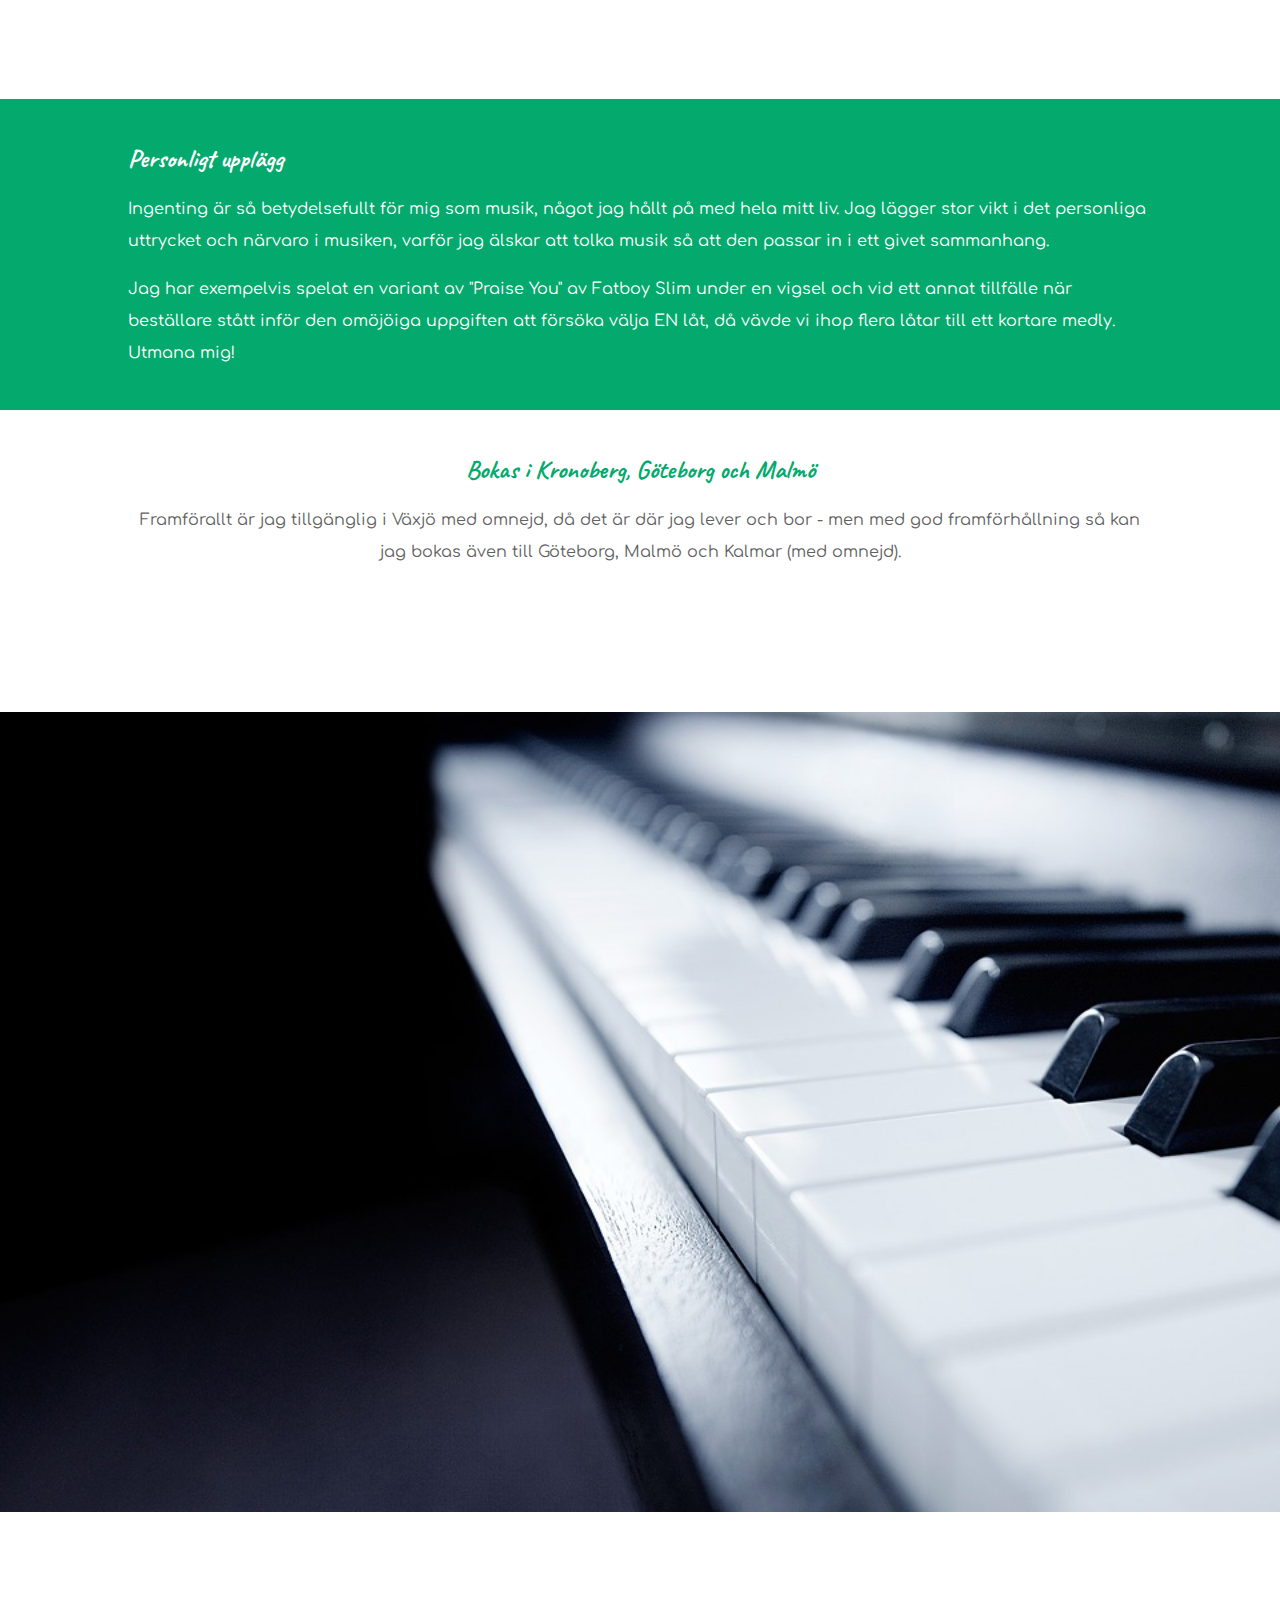
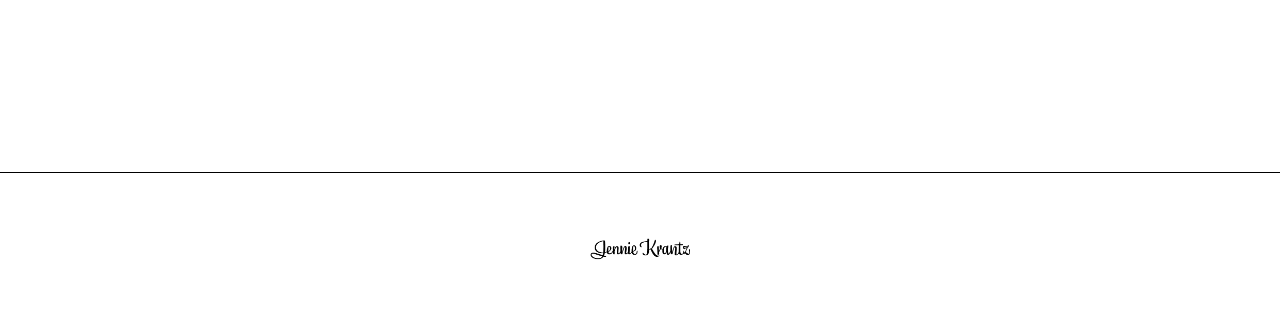
==== commit da3b2d10: "hej" ====
--- a/index.html
+++ b/index.html
@@ -12,7 +12,11 @@
 
 <body>
 
+<header id="index"> 
 
+    <img src="/img/logga_1-8.png" width="300px" alt="">
+              
+</header>
     
     
 <nav>
@@ -39,11 +43,7 @@
     </div>
     
 </nav>
-<header id="index"> 
 
-    <img src="/img/logga_1-8.png" width="300px" alt="">
-          
-</header>
 
 <main>
     <section class="section1index">
@@ -54,6 +54,9 @@
     
                 <p>Jag heter Jennie och är sångerska och musiker från Växjö. Mig kan du boka som solist inför vigsel, begravning, dop eller andra liknande tillställningar. </p>
         </div>
+
+        <a href="#" class="myButton">Lyssna här!</a>
+
     </section>
 
     <section class="section2index">
@@ -61,11 +64,13 @@
             <h2>Personligt upplägg</h2>
             <p>Ingenting är så betydelsefullt för mig som musik, något jag hållt på med hela mitt liv. Jag lägger stor vikt i det personliga uttrycket och närvaro i musiken, varför jag älskar att tolka musik så att den passar in i ett givet sammanhang. </p>
                 
-                <p> Jag har exempelvis spelat en variant av "Praise You" av Fatboy Slim under en vigseln och när beställare stått inför den omöjöiga uppgiften att försöka välja EN låt, då vävde vi ihop flera låtar till ett kortare medly. Utmana mig! </p> 
+            <p> Jag har exempelvis spelat en variant av "Praise You" av Fatboy Slim under en vigsel och vid ett annat tillfälle när beställare stått inför den omöjöiga uppgiften att försöka välja EN låt, då vävde vi ihop flera låtar till ett kortare medly. Utmana mig! </p> 
     
-            <img src="/img/piano.jpg" width="400px" alt="" id="piano">
+           
         </div>
     </section>
+
+   
     
     <section class="section1index">
         <div class="wrapper">
@@ -73,6 +78,8 @@
             <p>Framförallt är jag tillgänglig i Växjö med omnejd, då det är där jag lever och bor - men med god framförhållning så kan jag bokas även till Göteborg, Malmö och Kalmar (med omnejd).</p>
         </div>
     </section>
+
+    <img src="/img/piano.jpg" width="400px" alt="" id="piano">
 </main>
 
 
--- a/style.css
+++ b/style.css
@@ -383,11 +383,9 @@
 
 .section1index{
   padding-top: 2%;
-  padding-bottom: 2%;
+  padding-bottom: 10%;
   color: rgb(97, 97, 97);
-  border-bottom-style: solid;
-  border-width: 1px;
-  border-color: rgb(70, 70, 70);
+  text-align: center;
 }
 
 .section2index h1, h2{
@@ -399,9 +397,6 @@
   padding-bottom: 2%;
   background-color: #04AA6D;
   color: rgb(255, 255, 255);
-  border-bottom-style: solid;
-  border-width: 1px;
-  border-color: rgb(70, 70, 70);
 }
 
 .wrapper {
@@ -411,4 +406,26 @@
   font-variant: normal;
   font-size: 1rem;
   line-height: 2rem;
-}+}
+
+.myButton {
+	background:linear-gradient(to bottom, #39c0fa 5%, #00a2ff 100%);
+	background-color:#00affa;
+	border-radius:40px;
+	border:1px solid #39c0fa;
+	display:inline-block;
+	cursor:pointer;
+	color:#ffffff;
+	font-size:14px;
+	padding:17px 76px;
+	text-decoration:none;
+	text-shadow:1px 2px 3px #39c0fa;
+}
+.myButton:hover {
+	background:linear-gradient(to bottom, #5cbf2a 5%, #44c767 100%);
+	background-color:#5cbf2a;
+}
+.myButton:active {
+	position:relative;
+	top:1px;
+}
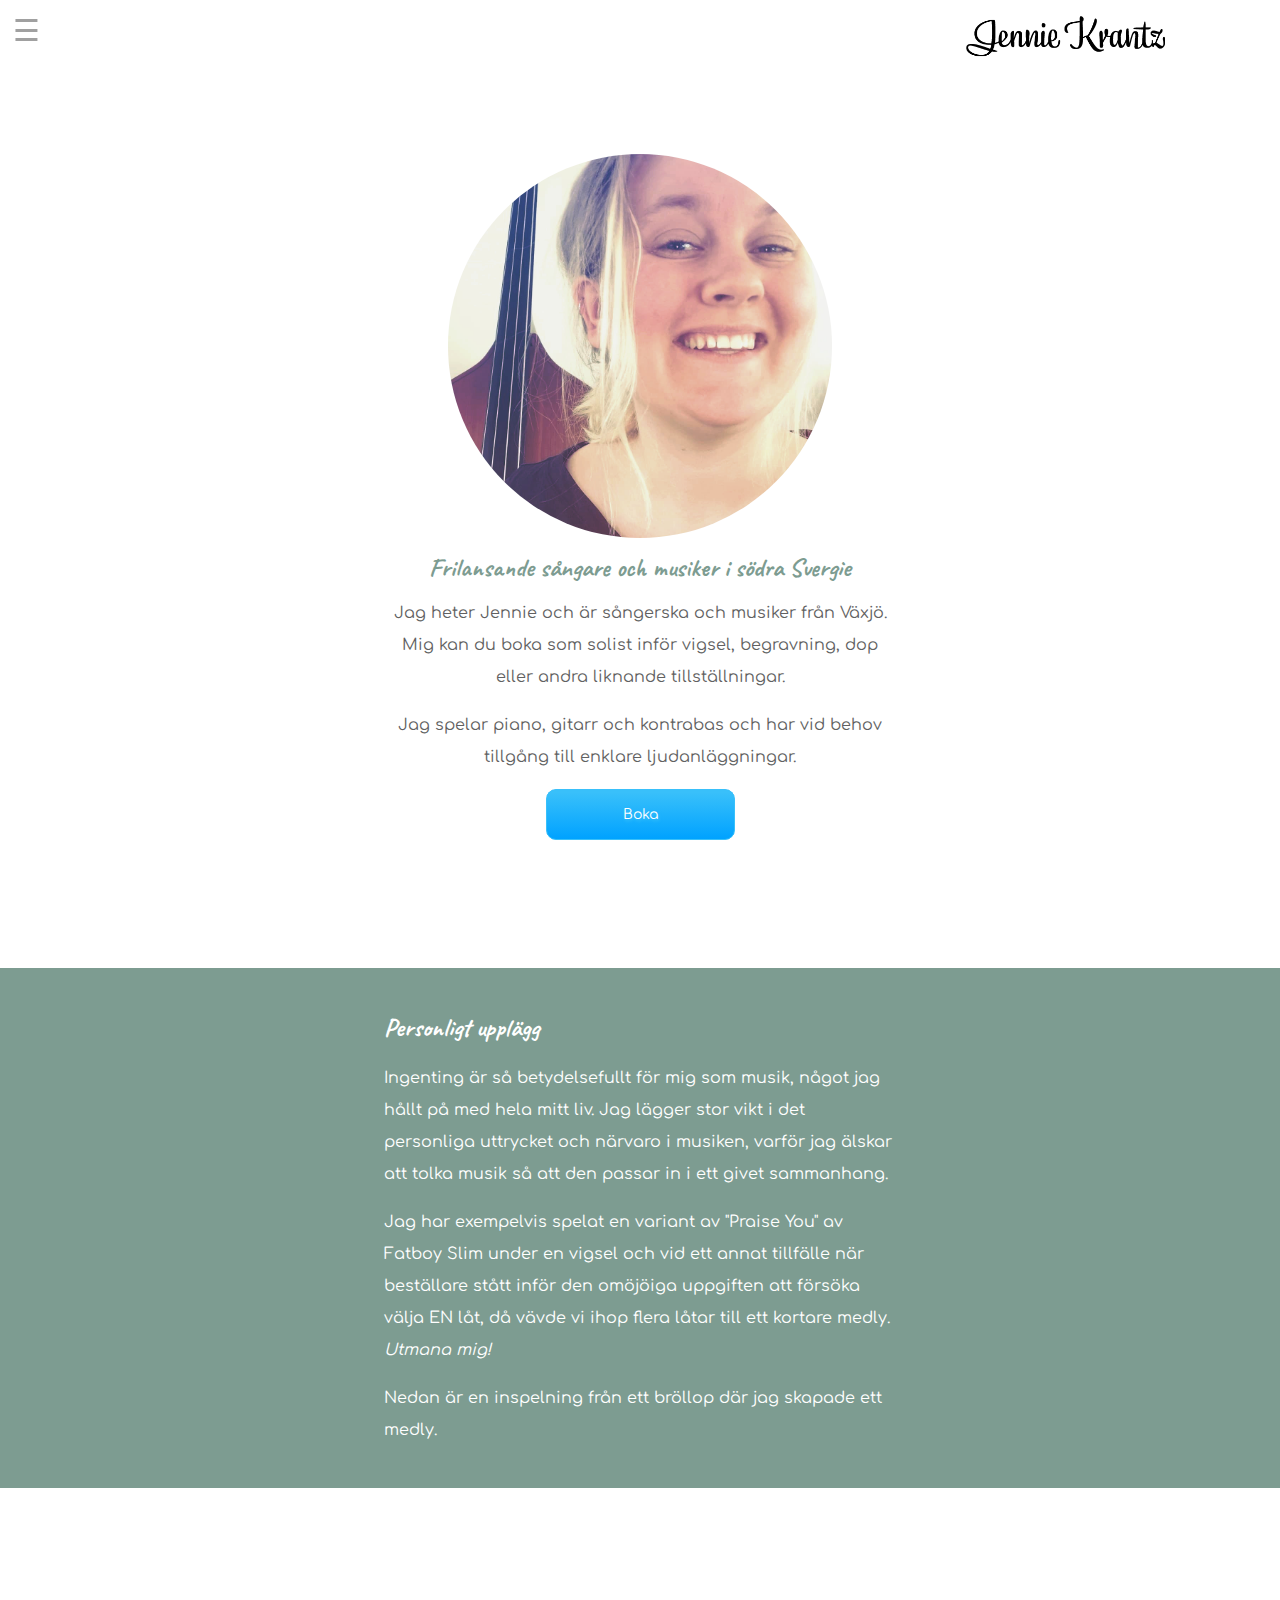
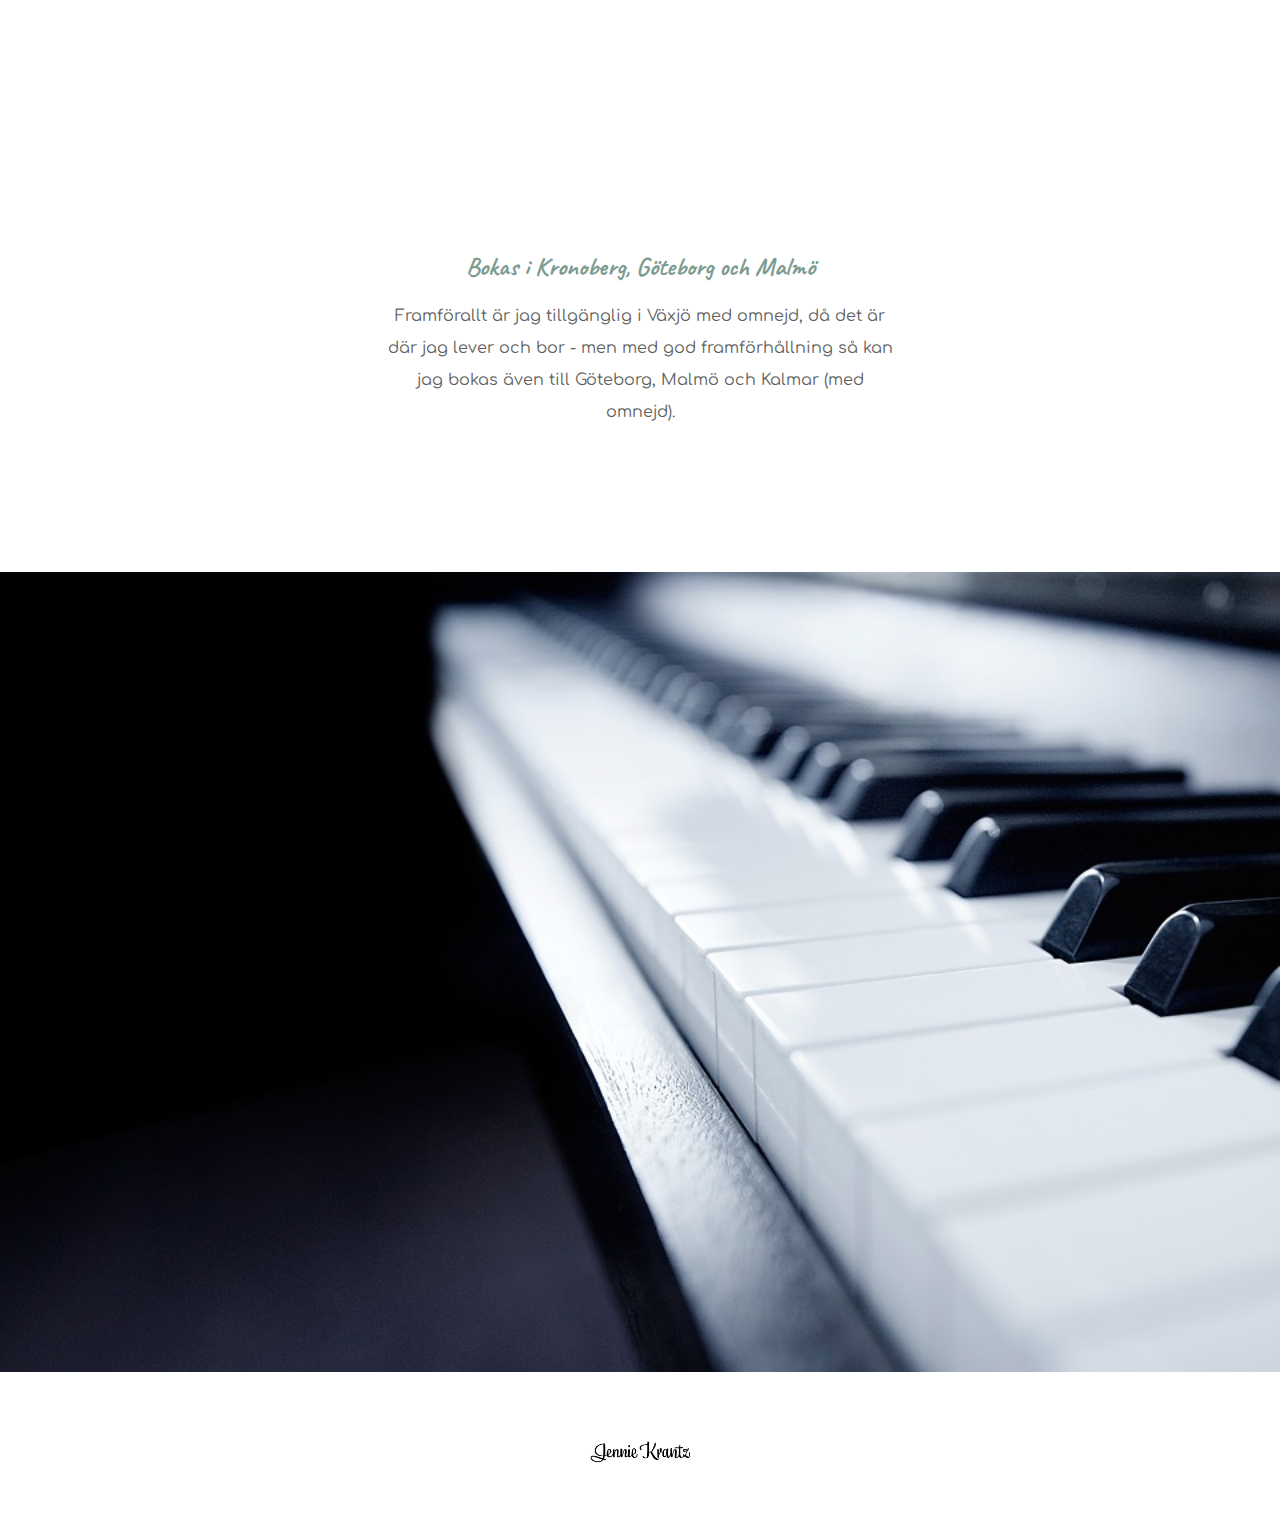
==== commit aece41f9: "hej" ====
--- a/index.html
+++ b/index.html
@@ -4,9 +4,9 @@
 <head>
 <meta charset="UTF-8">
 <meta name="viewport" content="width=device-width, initial-scale=1">
-<link rel="stylesheet" href="style.css">
+<link rel="stylesheet" href="styledesktop.css">
+<link rel="stylesheet" href="stylemobile.css">
 <link rel="icon" type="image/x-icon" href="/img/1x/SVG/logga.svg">
-<link rel="stylesheet" href="https://use.typekit.net/lre8son.css">
 <script type="text/javascript" src="script.js"></script>
 </head>
 
@@ -14,7 +14,7 @@
 
 <header id="index"> 
 
-    <img src="/img/logga_1-8.png" width="300px" alt="">
+    
               
 </header>
     
@@ -34,14 +34,14 @@
         
     </div>
     
-    <span style="font-size:30px;cursor:pointer" onclick="openNav()"> &#9776; Meny</span>
+    <span style="font-size:30px;cursor:pointer" onclick="openNav()"> &#9776; </span>
     <div>
      <a href="/index.html"><img src="/img/loggavit.png" alt="" width="100px" class="centerImg"></a> 
     </div>
     <div>
       <a href="/boka.html"><img src="/img/1x/SVG/SVG/kontakt.svg" alt="" width="30px" class="centerImg"></a> 
     </div>
-    
+    <img src="/img/logga_1-8.png" width="200px" alt="">
 </nav>
 
 
@@ -50,12 +50,13 @@
         <img src="/img/jennie1(1).jpg" width="300px"alt="" id="imgIndex">
     
         <div class="wrapper">
-                <h1 class="green">Frilansande sångare och musiker i södra Svergie</h1>
+                <h1 class="greyblue">Frilansande sångare och musiker i södra Svergie</h1>
     
-                <p>Jag heter Jennie och är sångerska och musiker från Växjö. Mig kan du boka som solist inför vigsel, begravning, dop eller andra liknande tillställningar. </p>
+                <p class="graytext">Jag heter Jennie och är sångerska och musiker från Växjö. Mig kan du boka som solist inför vigsel, begravning, dop eller andra liknande tillställningar. </p>
+                <p class="graytext">Jag spelar piano, gitarr och kontrabas och har vid behov tillgång till enklare ljudanläggningar.</p>
         </div>
 
-        <a href="#" class="myButton">Lyssna här!</a>
+        <a href="kontakt.html" class="myButton">Boka</a>
 
     </section>
 
@@ -64,18 +65,20 @@
             <h2>Personligt upplägg</h2>
             <p>Ingenting är så betydelsefullt för mig som musik, något jag hållt på med hela mitt liv. Jag lägger stor vikt i det personliga uttrycket och närvaro i musiken, varför jag älskar att tolka musik så att den passar in i ett givet sammanhang. </p>
                 
-            <p> Jag har exempelvis spelat en variant av "Praise You" av Fatboy Slim under en vigsel och vid ett annat tillfälle när beställare stått inför den omöjöiga uppgiften att försöka välja EN låt, då vävde vi ihop flera låtar till ett kortare medly. Utmana mig! </p> 
-    
-           
+            <p> Jag har exempelvis spelat en variant av "Praise You" av Fatboy Slim under en vigsel och vid ett annat tillfälle när beställare stått inför den omöjöiga uppgiften att försöka välja EN låt, då vävde vi ihop flera låtar till ett kortare medly. <i>Utmana mig! </i></p> 
+            
+            <p>Nedan är en inspelning från ett bröllop där jag skapade ett medly.</p>
+            
         </div>
+        
     </section>
 
-   
-    
+    <iframe width="560" height="315" src="https://www.youtube.com/embed/9Ml8vkrBgeM?start=3" title="YouTube video player" frameborder="0" allow="accelerometer; autoplay; clipboard-write; encrypted-media; gyroscope; picture-in-picture" allowfullscreen></iframe>
+
     <section class="section1index">
         <div class="wrapper">
-            <h2 class="green">Bokas i Kronoberg, Göteborg och Malmö</h2>
-            <p>Framförallt är jag tillgänglig i Växjö med omnejd, då det är där jag lever och bor - men med god framförhållning så kan jag bokas även till Göteborg, Malmö och Kalmar (med omnejd).</p>
+            <h2 class="greyblue">Bokas i Kronoberg, Göteborg och Malmö</h2>
+            <p class="graytext">Framförallt är jag tillgänglig i Växjö med omnejd, då det är där jag lever och bor - men med god framförhållning så kan jag bokas även till Göteborg, Malmö och Kalmar (med omnejd).</p>
         </div>
     </section>
 
--- a/styledesktop.css
+++ b/styledesktop.css
@@ -0,0 +1,271 @@
+html,
+body {
+    gap: 0px;
+    margin: 0;
+    padding: 0;
+}
+
+body {
+    background-color: #ffffff;
+    color: #000000;
+    display: grid;
+
+    font-family: 'Comfortaa', cursive;
+
+    animation: fadeInAnimation ease 3s;
+    animation-iteration-count: 1;
+    animation-fill-mode: forwards;
+
+    grid-template-rows: auto;
+    grid-template-columns: auto;
+    grid-template-areas:
+        "header"
+        "nav"
+        "main"
+    ;
+}
+
+@keyframes fadeInAnimation {
+    0% {
+        opacity: 0;
+    }
+
+    100% {
+        opacity: 1;
+    }
+}
+
+/*** RUBRIKER ***/
+h1,
+h2 {
+    font-family: 'Caveat', cursive;
+    font-size: 2vw;
+    line-height: 2vw;
+}
+
+.greyblue {
+    color: #7d9c91;
+}
+
+
+/****** HEADERS******/
+header#schema {
+    height: 90vh;
+    background-image: url(/img/1x/SVG/SVG/headerigen.png);
+    background-size: contain;
+    background-repeat: no-repeat;
+    background-position: center;
+}
+
+header img {
+    margin: 2%;
+    display: block;
+    margin-left: auto;
+    margin-right: auto;
+}
+
+
+#imgIndex {
+    margin-top: 10%;
+    display: block;
+    margin-left: auto;
+    margin-right: auto;
+    border-radius: 100%;
+    width: 30%;
+}
+
+/* ----------- OVERLAY NAV ------------ */
+
+nav {
+    display: flex;
+    flex-direction: row;
+    justify-content: space-between;
+    color: #939393;
+    padding: 1%;
+    width: 90%;
+    color: #a0a0a0;
+    position: fixed;
+}
+
+.overlay {
+    height: 100%;
+    width: 100%;
+    display: none;
+    position: fixed;
+    z-index: 1;
+    top: 0;
+    left: 0;
+    background-color: rgb(255, 255, 255);
+    background-color: rgba(255, 255, 255, 0.993);
+}
+
+.overlay-content {
+    position: relative;
+    top: 15%;
+    width: 100%;
+    text-align: center;
+    margin-top: 30px;
+}
+
+.overlay a {
+    padding: 20px;
+    text-decoration: none;
+    font-size: 36px;
+    color: #000000;
+    display: block;
+    transition: 0.3s;
+    opacity: 50%;
+}
+
+.overlay a:hover,
+.overlay a:focus {
+    color: #3e3e3e;
+    opacity: 100%;
+}
+
+.overlay .closebtn {
+    font-size: 40px;
+}
+
+/******** KONTAKT.HTML ***********/
+
+
+/* FORMULÄR */
+
+input[type=text],
+select,
+textarea {
+    width: 80%;
+    padding: 12px;
+    border: 1px solid #ccc;
+    border-radius: 4px;
+    resize: vertical;
+}
+
+label {
+    padding: 12px 12px 12px 0;
+    display: inline-block;
+}
+
+input[type=submit] {
+    background-color: #04AA6D;
+    width: 100%;
+    color: white;
+    margin-top: 5%;
+    margin-bottom: 5%;
+    padding: 12px 20px;
+    border: none;
+    border-radius: 4px;
+    cursor: pointer;
+    float: right;
+}
+
+input[type=submit]:hover {
+    background-color: #45a049;
+}
+
+.container {
+    border-radius: 5px;
+    padding: 40px;
+}
+
+.col-25 {
+    float: left;
+    width: 15%;
+    margin-top: 6px;
+}
+
+.col-75 {
+    float: left;
+    width: 85%;
+    margin-top: 6px;
+}
+
+
+.button {
+    padding: 1vh;
+    margin-bottom: 3%;
+    width: 100%;
+    font-size: 1.5rem;
+    color: #000000;
+    border: #000000;
+    border-style: groove;
+    background-color: #ffffff;
+}
+
+
+/*** IMG ***/
+
+#piano {
+    width: 100%;
+}
+
+/**** SECTION INDEX ***/
+
+.section1index {
+    padding-top: 2%;
+    padding-bottom: 10%;
+    text-align: center;
+}
+
+.graytext {
+   color: rgb(97, 97, 97);
+}
+
+.section2index h1,
+h2 {
+    color: rgb(255, 255, 255);
+}
+
+.section2index {
+    padding-top: 2%;
+    padding-bottom: 2%;
+    background-color: #7d9c91;
+    color: rgb(255, 255, 255);
+}
+
+
+/* WRAPPER ** */
+.wrapper,
+#kontakt {
+    margin-left: auto;
+    margin-right: auto;
+    width: 40%;
+    font-variant: normal;
+    font-size: 1rem;
+    line-height: 2rem;
+}
+
+
+/** BUTTONS **/
+.myButton {
+    background: linear-gradient(to bottom, #39c0fa 5%, #00a2ff 100%);
+    background-color: #00affa;
+    border-radius: 10px;
+    border: 1px solid #39c0fa;
+    display: inline-block;
+    cursor: pointer;
+    color: #ffffff;
+    font-size: 14px;
+    padding: 17px 76px;
+    text-decoration: none;
+    text-shadow: 1px 2px 3px #39c0fa;
+}
+
+.myButton:hover {
+    background: linear-gradient(to bottom, #39c0fa 5%, #00a2ff 100%);
+    background-color: #00affa;
+}
+
+.myButton:active {
+    position: relative;
+    top: 1px;
+}
+
+/*** FOOTER ***/
+footer {
+    padding: 5%;
+    display: block;
+    margin-left: auto;
+    margin-right: auto;
+}--- a/stylemobile.css
+++ b/stylemobile.css
@@ -0,0 +1,63 @@
+/********* GRUNDLÄGGANDE *************/
+
+@import url('https://fonts.googleapis.com/css2?family=Caveat:wght@700&family=Comfortaa:wght@300&family=Indie+Flower&family=Titan+One&display=swap');
+
+
+@media screen and (max-height: 450px) {
+  .overlay a {
+    font-size: 1vw
+  }
+
+  .overlay .closebtn {
+    font-size: 1vw;
+  }
+
+}
+
+/* Responsive layout - when the screen is less than 600px wide, make the two columns stack on top of each other instead of next to each other */
+@media screen and (max-width: 600px) {
+
+  h1,
+  h2 {
+    font-family: 'Titan One', cursive;
+    font-weight: 100;
+    font-size: 7vw;
+    line-height: 10vw;
+  }
+
+  #imgIndex {
+    margin-top: 10%;
+    display: block;
+    margin-left: auto;
+    margin-right: auto;
+    border-radius: 100%;
+    width: 80%;
+  }
+
+  nav {
+    display: flex;
+    flex-direction: row;
+    position: relative;
+    color: #939393;
+    background-color: rgb(255, 255, 255);
+  }
+
+  .wrapper, #kontakt{
+    margin-top: 20%;
+    margin-left: auto;
+    margin-right: auto;
+    width: 80%;
+    font-variant: normal;
+    font-size: 1rem;
+    line-height: 2rem;
+  }
+
+  iframe{
+
+    width: 100%;
+
+  }
+
+  }
+
+  
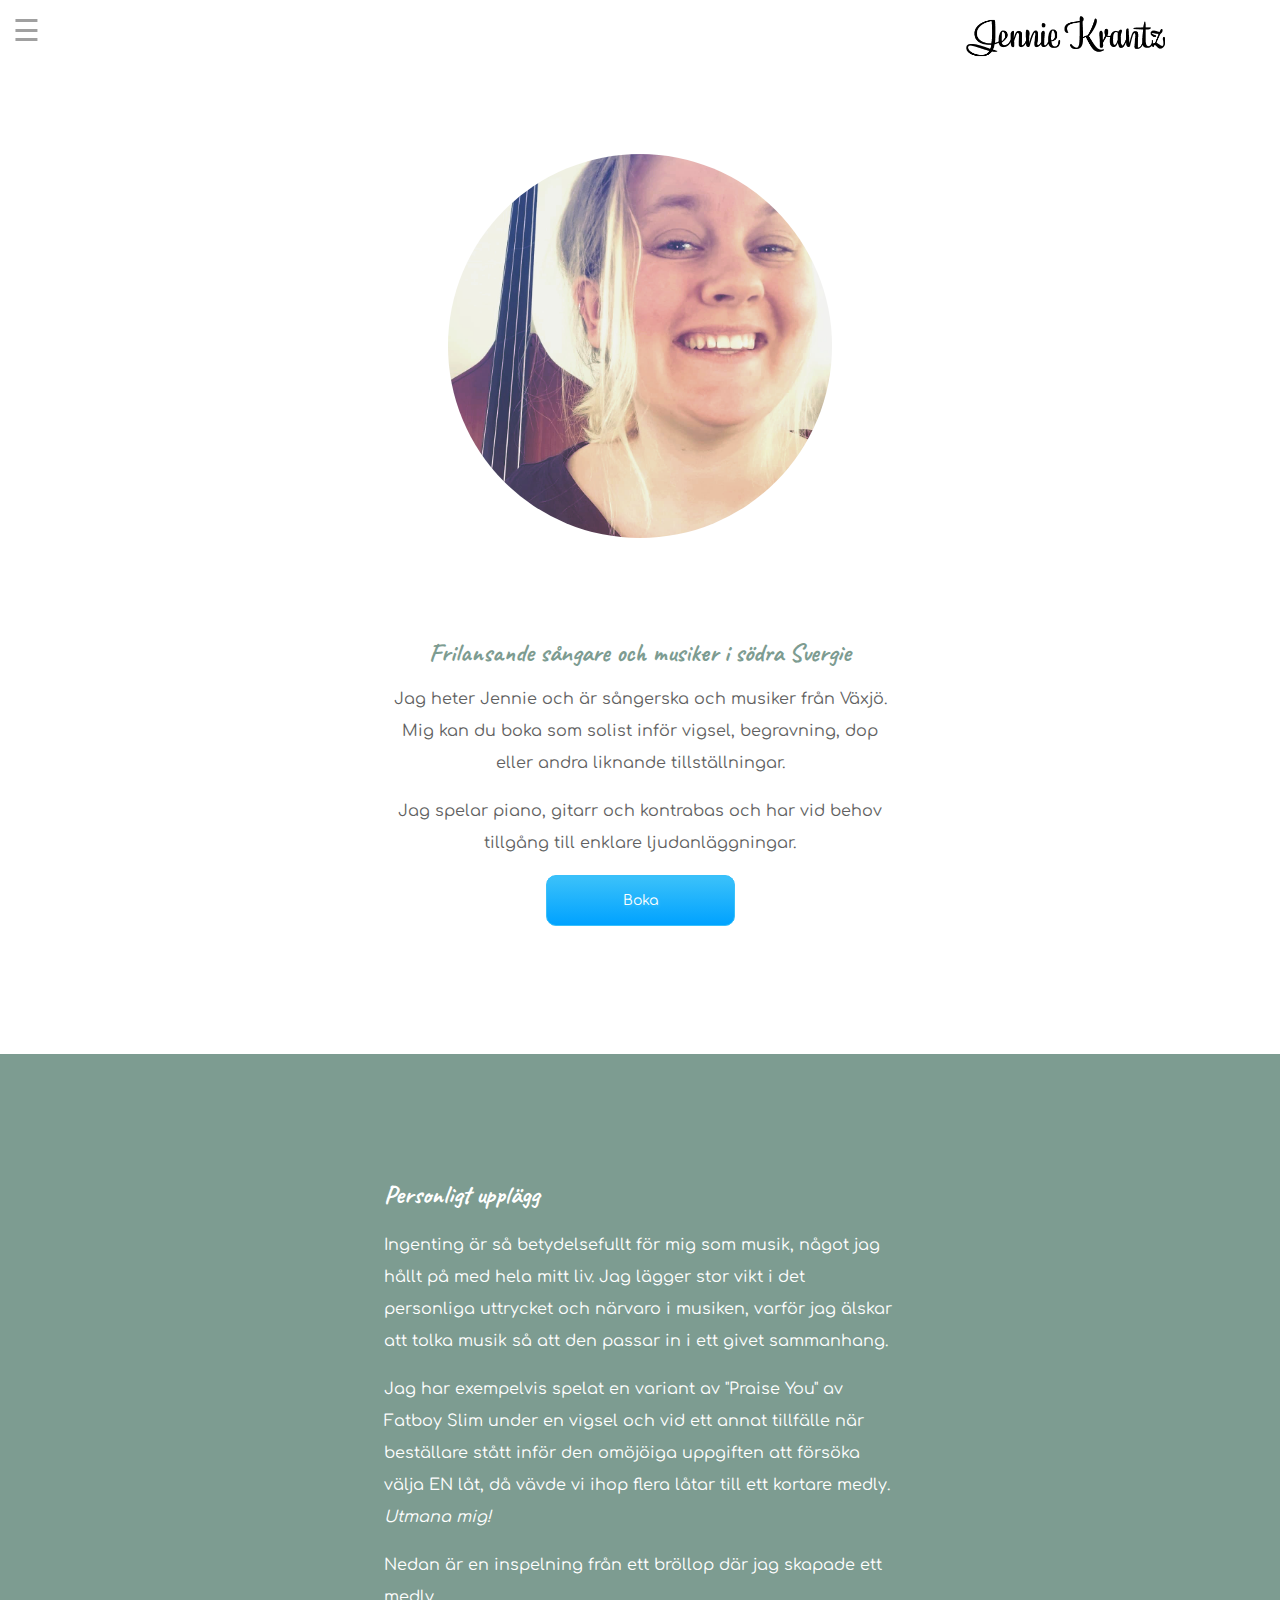
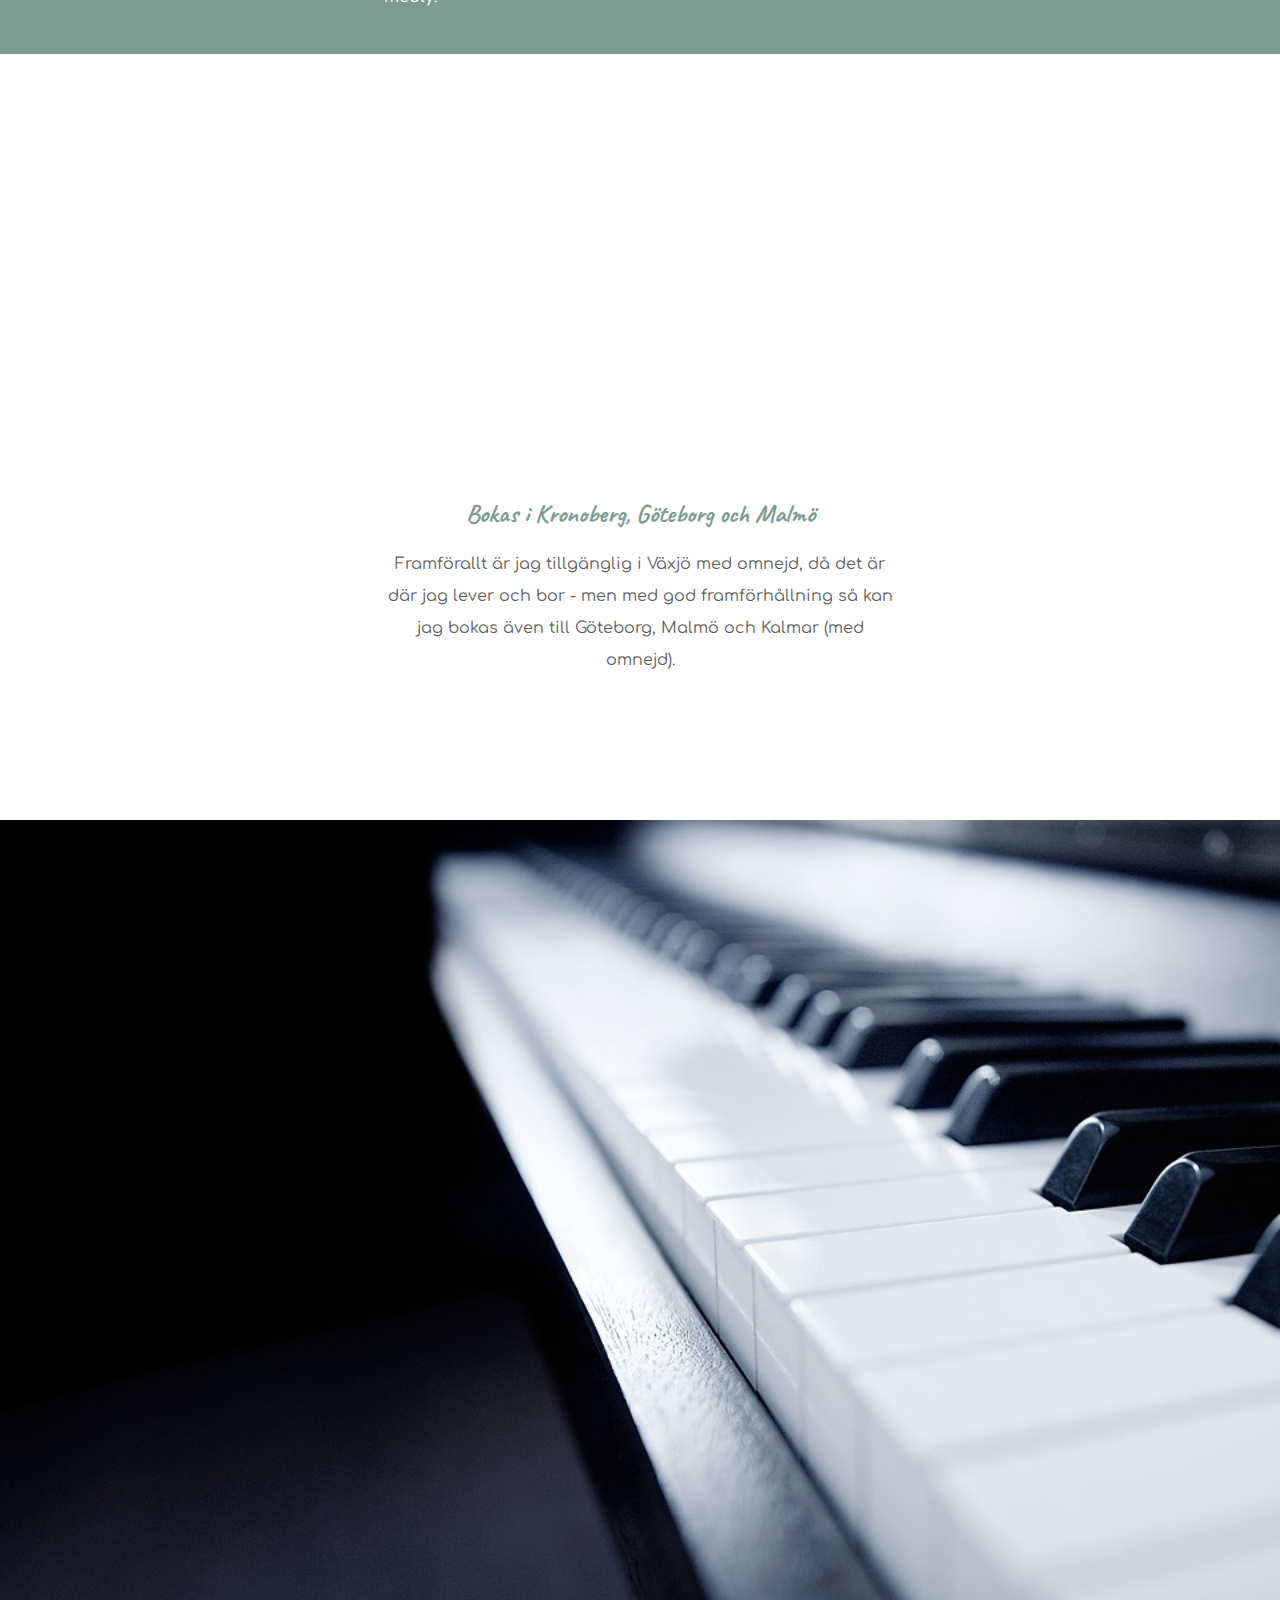
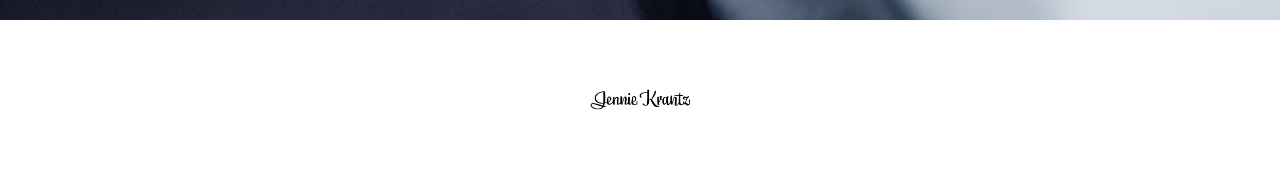
==== commit 4224c93d: "h" ====
--- a/index.html
+++ b/index.html
@@ -20,28 +20,20 @@
     
     
 <nav>
-    
-
     <div id="myNav" class="overlay">
 
         <a href="javascript:void(0)" class="closebtn" onclick="closeNav()">&times;</a>
 
         <div class="overlay-content">
-            <a href="kontakt.html">Kontakt</a>
-            <a href="musik.html">Musik</a>
+            <a href="kontakt.html">Kontakt och kalender</a>
+            <a href="pris.html">Pris</a>
+            <a href="musik.html">Lyssna</a>
         </div>
-        
-        
     </div>
-    
+
     <span style="font-size:30px;cursor:pointer" onclick="openNav()"> &#9776; </span>
     <div>
-     <a href="/index.html"><img src="/img/loggavit.png" alt="" width="100px" class="centerImg"></a> 
-    </div>
-    <div>
-      <a href="/boka.html"><img src="/img/1x/SVG/SVG/kontakt.svg" alt="" width="30px" class="centerImg"></a> 
-    </div>
-    <img src="/img/logga_1-8.png" width="200px" alt="">
+        <img src="/img/logga_1-8.png" width="200px" alt="">
 </nav>
 
 
--- a/styledesktop.css
+++ b/styledesktop.css
@@ -135,7 +135,7 @@
 input[type=text],
 select,
 textarea {
-    width: 80%;
+    width: 96%;
     padding: 12px;
     border: 1px solid #ccc;
     border-radius: 4px;
@@ -193,6 +193,37 @@
     background-color: #ffffff;
 }
 
+table {
+    background-color: #ffffff;
+    border-collapse: collapse;
+    margin: 0 auto;
+}
+
+th, td {
+    border: 2px solid rgb(32, 32, 32);
+    text-align: center;
+    padding: 5px;
+}
+
+th {
+    background-color: rgb(248, 248, 248);
+    color: rgb(0, 0, 0);
+}
+
+tr:nth-of-type(odd) {
+    background-color: rgb(206, 205, 205);
+}
+
+.green {
+    background-color: lightgreen;
+}
+
+.red {
+    background-color: indianred;
+}
+.yellow {
+    background-color: rgb(248, 180, 32);
+}
 
 /*** IMG ***/
 
@@ -234,6 +265,7 @@
     font-variant: normal;
     font-size: 1rem;
     line-height: 2rem;
+    margin-top: 8%;
 }
 
 
--- a/stylemobile.css
+++ b/stylemobile.css
@@ -42,11 +42,21 @@
     background-color: rgb(255, 255, 255);
   }
 
+  input[type=text],
+select,
+textarea {
+    width: 89%;
+    padding: 12px;
+    border: 1px solid #ccc;
+    border-radius: 4px;
+    resize: vertical;
+}
+
   .wrapper, #kontakt{
     margin-top: 20%;
     margin-left: auto;
     margin-right: auto;
-    width: 80%;
+    width: 90%;
     font-variant: normal;
     font-size: 1rem;
     line-height: 2rem;
@@ -58,6 +68,42 @@
 
   }
 
+  table {
+    background-color: #ffffff;
+    border-collapse: collapse;
+    margin: 0 auto;
+}
+
+th, td {
+    border: 2px solid rgb(32, 32, 32);
+    text-align: center;
+    padding: 5px;
+}
+
+th {
+    background-color: rgb(248, 248, 248);
+    color: rgb(0, 0, 0);
+}
+
+tr:nth-of-type(odd) {
+    background-color: rgb(206, 205, 205);
+}
+
+.green {
+    background-color: lightgreen;
+}
+
+.red {
+    background-color: indianred;
+}
+.yellow {
+    background-color: rgb(248, 180, 32);
+}
+
+footer {
+  margin-top: 20%;
+}
+
   }
 
   
